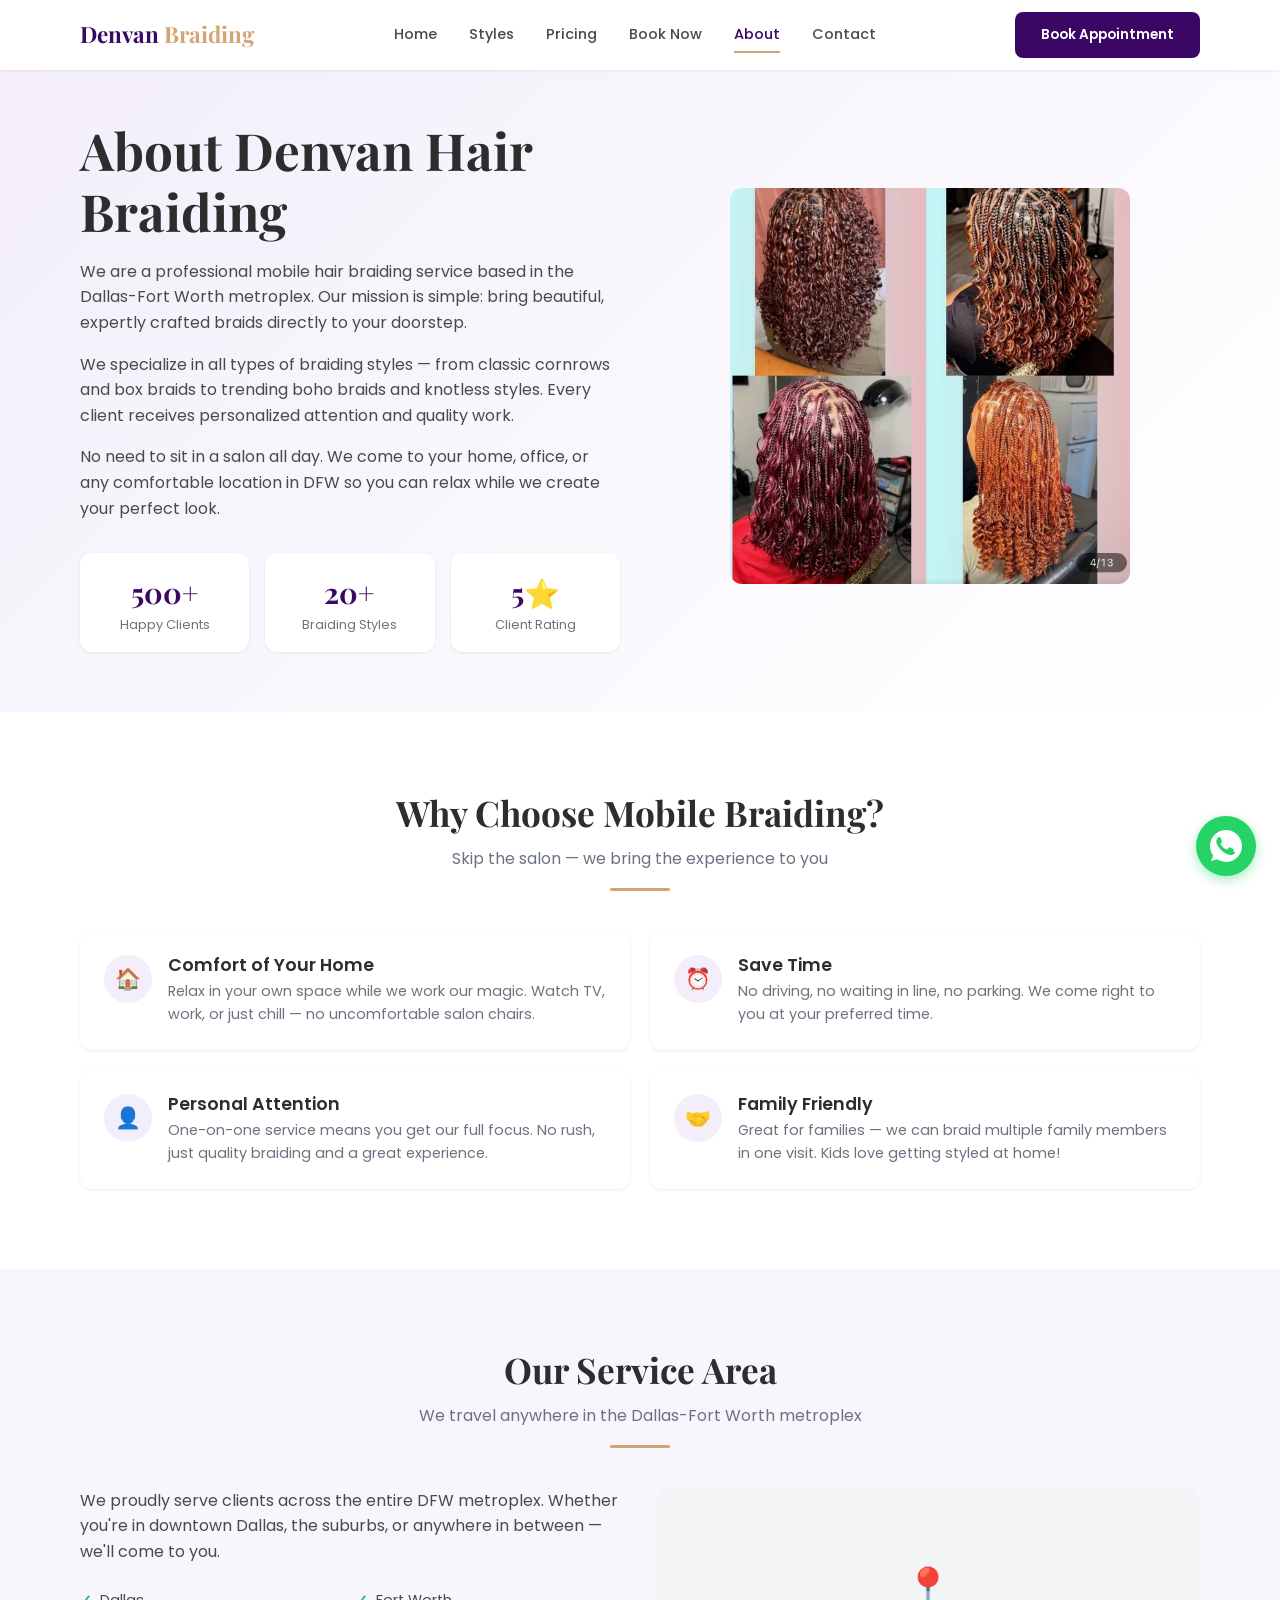
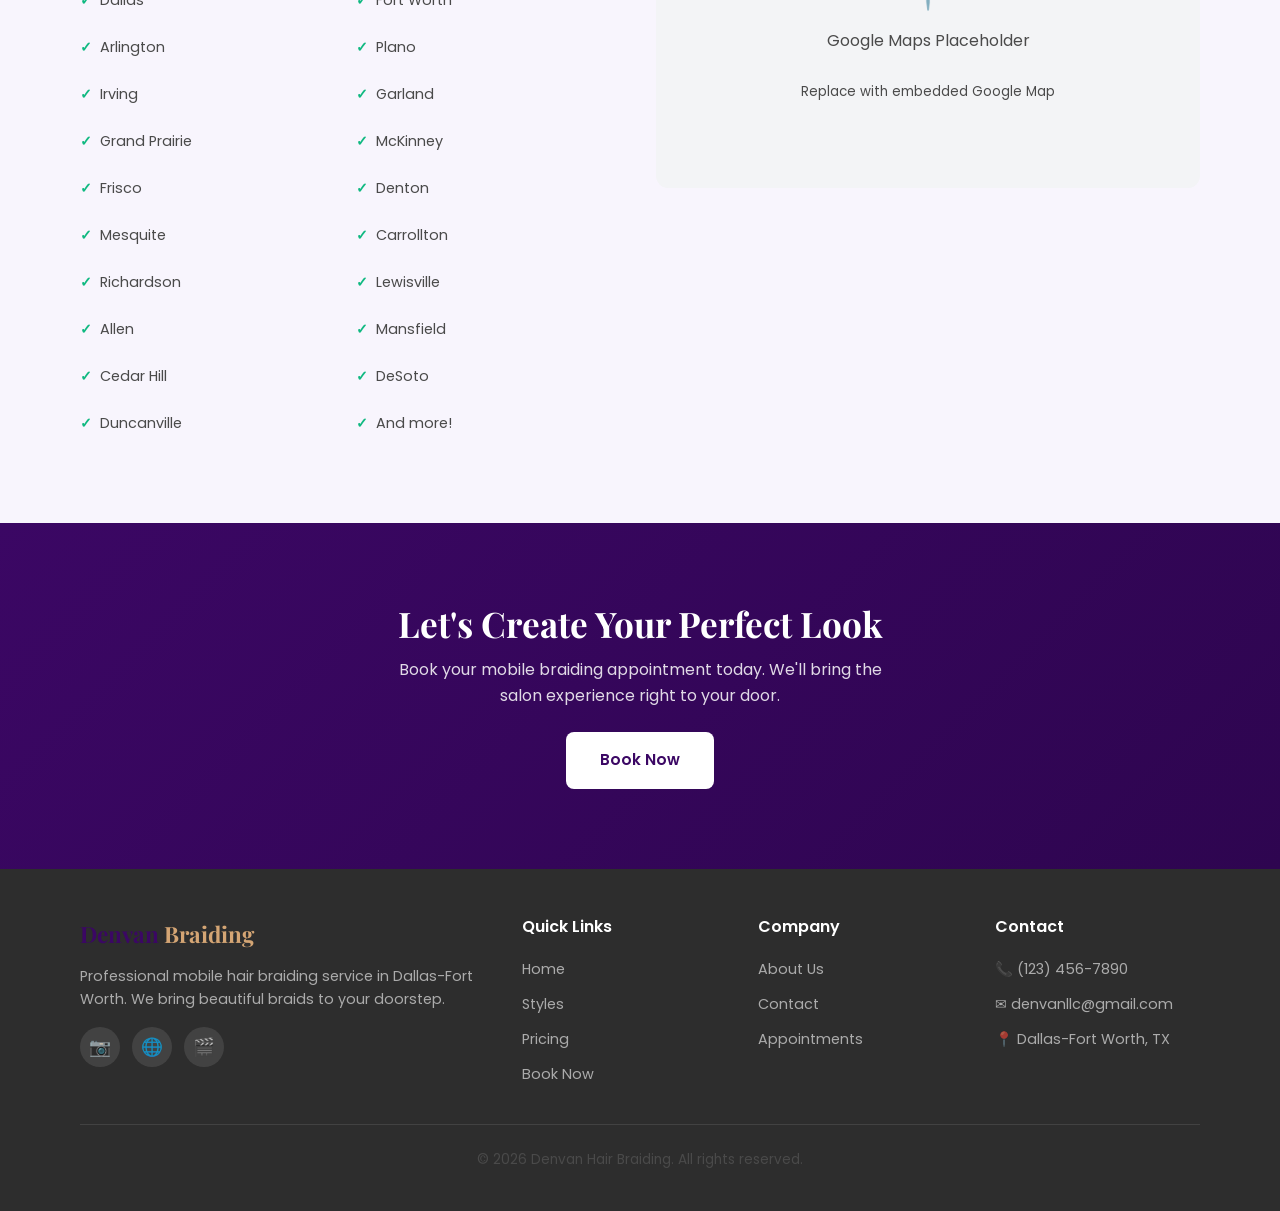
==== about.html @ 71f69794 "Add 24/7 availability message to WhatsApp chat button" ====
<!DOCTYPE html>
<html lang="en">
<head>
  <meta charset="UTF-8">
  <meta name="viewport" content="width=device-width, initial-scale=1.0">
  <meta name="description" content="About Denvan Hair Braiding - Professional mobile hair braiding in Dallas-Fort Worth. We travel to your location for convenient, expert braiding services.">
  <title>About Us | Denvan Hair Braiding</title>
  <link rel="preconnect" href="https://fonts.googleapis.com">
  <link rel="preconnect" href="https://fonts.gstatic.com" crossorigin>
  <link href="https://fonts.googleapis.com/css2?family=Playfair+Display:wght@400;600;700&family=Poppins:wght@300;400;500;600;700&display=swap" rel="stylesheet">
  <link rel="stylesheet" href="css/style.css">
</head>
<body>

  <!-- Header -->
  <header class="header">
    <nav class="nav container">
      <a href="index.html" class="nav-logo">Denvan <span>Braiding</span></a>
      <div class="nav-links">
        <a href="index.html">Home</a>
        <a href="styles.html">Styles</a>
        <a href="pricing.html">Pricing</a>
        <a href="book.html">Book Now</a>
        <a href="about.html" class="active">About</a>
        <a href="contact.html">Contact</a>
      </div>
      <a href="book.html" class="btn btn-primary btn-sm nav-cta">Book Appointment</a>
      <button class="nav-toggle" aria-label="Toggle navigation">
        <span></span>
        <span></span>
        <span></span>
      </button>
    </nav>
  </header>

  <div class="mobile-menu">
    <a href="index.html">Home</a>
    <a href="styles.html">Styles</a>
    <a href="pricing.html">Pricing</a>
    <a href="book.html">Book Now</a>
    <a href="about.html" class="active">About</a>
    <a href="contact.html">Contact</a>
    <a href="book.html" class="btn btn-primary">Book Appointment</a>
  </div>

  <!-- About Hero -->
  <section class="about-hero">
    <div class="container">
      <div class="about-content">
        <div class="about-text">
          <h1>About Denvan Hair Braiding</h1>
          <p>We are a professional mobile hair braiding service based in the Dallas-Fort Worth metroplex. Our mission is simple: bring beautiful, expertly crafted braids directly to your doorstep.</p>
          <p>We specialize in all types of braiding styles — from classic cornrows and box braids to trending boho braids and knotless styles. Every client receives personalized attention and quality work.</p>
          <p>No need to sit in a salon all day. We come to your home, office, or any comfortable location in DFW so you can relax while we create your perfect look.</p>
          <div class="about-stats">
            <div class="stat-box fade-in">
              <!-- EDIT: Update these stats with your real numbers -->
              <div class="number">500+</div>
              <div class="label">Happy Clients</div>
            </div>
            <div class="stat-box fade-in">
              <div class="number">20+</div>
              <div class="label">Braiding Styles</div>
            </div>
            <div class="stat-box fade-in">
              <div class="number">5&#x2B50;</div>
              <div class="label">Client Rating</div>
            </div>
          </div>
        </div>
        <div>
          <img src="images/boho-12.jpeg" alt="Denvan Hair Braiding work samples" style="border-radius: 12px; max-width: 400px; margin: 0 auto;">
        </div>
      </div>
    </div>
  </section>

  <!-- Why Mobile Service -->
  <section class="section">
    <div class="container">
      <div class="section-header fade-in">
        <h2>Why Choose Mobile Braiding?</h2>
        <p>Skip the salon — we bring the experience to you</p>
        <div class="divider"></div>
      </div>
      <div class="policies-grid">
        <div class="policy-card fade-in">
          <div class="policy-icon">&#x1F3E0;</div>
          <div>
            <h4>Comfort of Your Home</h4>
            <p>Relax in your own space while we work our magic. Watch TV, work, or just chill — no uncomfortable salon chairs.</p>
          </div>
        </div>
        <div class="policy-card fade-in">
          <div class="policy-icon">&#x23F0;</div>
          <div>
            <h4>Save Time</h4>
            <p>No driving, no waiting in line, no parking. We come right to you at your preferred time.</p>
          </div>
        </div>
        <div class="policy-card fade-in">
          <div class="policy-icon">&#x1F464;</div>
          <div>
            <h4>Personal Attention</h4>
            <p>One-on-one service means you get our full focus. No rush, just quality braiding and a great experience.</p>
          </div>
        </div>
        <div class="policy-card fade-in">
          <div class="policy-icon">&#x1F91D;</div>
          <div>
            <h4>Family Friendly</h4>
            <p>Great for families — we can braid multiple family members in one visit. Kids love getting styled at home!</p>
          </div>
        </div>
      </div>
    </div>
  </section>

  <!-- Service Area -->
  <section class="section service-area">
    <div class="container">
      <div class="section-header fade-in">
        <h2>Our Service Area</h2>
        <p>We travel anywhere in the Dallas-Fort Worth metroplex</p>
        <div class="divider"></div>
      </div>
      <div class="service-area-grid">
        <div>
          <p>We proudly serve clients across the entire DFW metroplex. Whether you're in downtown Dallas, the suburbs, or anywhere in between — we'll come to you.</p>
          <ul class="area-list fade-in">
            <li>Dallas</li>
            <li>Fort Worth</li>
            <li>Arlington</li>
            <li>Plano</li>
            <li>Irving</li>
            <li>Garland</li>
            <li>Grand Prairie</li>
            <li>McKinney</li>
            <li>Frisco</li>
            <li>Denton</li>
            <li>Mesquite</li>
            <li>Carrollton</li>
            <li>Richardson</li>
            <li>Lewisville</li>
            <li>Allen</li>
            <li>Mansfield</li>
            <li>Cedar Hill</li>
            <li>DeSoto</li>
            <li>Duncanville</li>
            <li>And more!</li>
          </ul>
        </div>
        <div>
          <!-- REPLACE: Embed a real Google Map later -->
          <div class="map-placeholder fade-in">
            <div class="map-icon">&#x1F4CD;</div>
            <p>Google Maps Placeholder</p>
            <p><small>Replace with embedded Google Map</small></p>
          </div>
          <!--
            TO ADD GOOGLE MAPS:
            1. Go to Google Maps
            2. Search "Dallas-Fort Worth"
            3. Click "Share" > "Embed a map"
            4. Copy the iframe code
            5. Replace the div.map-placeholder above with the iframe
            Example:
            <iframe src="https://www.google.com/maps/embed?pb=..." width="100%" height="300" style="border:0; border-radius: 12px;" allowfullscreen="" loading="lazy"></iframe>
          -->
        </div>
      </div>
    </div>
  </section>

  <!-- CTA -->
  <section class="cta-section">
    <div class="container">
      <h2>Let's Create Your Perfect Look</h2>
      <p>Book your mobile braiding appointment today. We'll bring the salon experience right to your door.</p>
      <a href="book.html" class="btn btn-white">Book Now</a>
    </div>
  </section>

  <!-- Footer -->
  <footer class="footer">
    <div class="container">
      <div class="footer-grid">
        <div class="footer-brand">
          <a href="index.html" class="nav-logo">Denvan <span>Braiding</span></a>
          <p>Professional mobile hair braiding service in Dallas-Fort Worth. We bring beautiful braids to your doorstep.</p>
          <div class="footer-social">
            <a href="#" aria-label="Instagram">&#x1F4F7;</a>
            <a href="#" aria-label="Facebook">&#x1F310;</a>
            <a href="#" aria-label="TikTok">&#x1F3AC;</a>
          </div>
        </div>
        <div>
          <h4>Quick Links</h4>
          <div class="footer-links">
            <a href="index.html">Home</a>
            <a href="styles.html">Styles</a>
            <a href="pricing.html">Pricing</a>
            <a href="book.html">Book Now</a>
          </div>
        </div>
        <div>
          <h4>Company</h4>
          <div class="footer-links">
            <a href="about.html">About Us</a>
            <a href="contact.html">Contact</a>
            <a href="book.html">Appointments</a>
          </div>
        </div>
        <div>
          <h4>Contact</h4>
          <div class="footer-links">
            <a href="tel:+1234567890">&#x1F4DE; (123) 456-7890</a>
            <a href="mailto:denvanllc@gmail.com">&#x2709; denvanllc@gmail.com</a>
            <a>&#x1F4CD; Dallas-Fort Worth, TX</a>
          </div>
        </div>
      </div>
      <div class="footer-bottom">
        <p>&copy; 2026 Denvan Hair Braiding. All rights reserved.</p>
      </div>
    </div>
  </footer>

  <!-- WhatsApp Chat Button -->
  <div class="whatsapp-float">
    <span class="whatsapp-tooltip">Chat with us! <small>Available 24/7 on WhatsApp</small></span>
    <a href="https://wa.me/12024159373?text=Hi%20Denvan!%20I'm%20interested%20in%20booking%20a%20braiding%20appointment." target="_blank" rel="noopener" aria-label="Chat on WhatsApp">
      <svg viewBox="0 0 32 32" xmlns="http://www.w3.org/2000/svg"><path d="M16.004 0h-.008C7.174 0 0 7.176 0 16c0 3.5 1.128 6.744 3.046 9.378L1.054 31.29l6.118-1.958A15.9 15.9 0 0016.004 32C24.826 32 32 24.822 32 16S24.826 0 16.004 0zm9.332 22.616c-.39 1.1-1.932 2.012-3.182 2.278-.856.18-1.974.324-5.736-1.232-4.812-1.99-7.904-6.878-8.142-7.196-.228-.318-1.918-2.554-1.918-4.872s1.214-3.456 1.644-3.928c.39-.428.912-.536 1.218-.536.15 0 .284.008.406.014.432.018.648.044.932.722.356.85 1.22 2.978 1.328 3.196.11.218.218.51.072.808-.136.306-.258.442-.476.694-.218.252-.424.446-.642.718-.2.236-.424.49-.176.932.248.442 1.104 1.82 2.37 2.95 1.632 1.454 3.006 1.904 3.434 2.114.428.21.678.176.926-.106.256-.292 1.096-1.274 1.388-1.712.284-.438.576-.364.968-.218.396.142 2.516 1.188 2.946 1.404.43.218.716.324.822.506.104.18.104 1.054-.286 2.154z"/></svg>
    </a>
  </div>

  <script src="js/main.js"></script>
</body>
</html>
---- css/style.css ----
/* ============================================
   DENVAN HAIR BRAIDING - Main Stylesheet
   Mobile-first responsive design
   ============================================ */

/* ---------- CSS Variables ---------- */
:root {
  --primary: #3B0764;
  --primary-dark: #2E0550;
  --primary-light: #581C87;
  --secondary: #D4A574;
  --secondary-light: #E8D5C0;
  --accent: #F3EEFA;
  --dark: #2D2D2D;
  --dark-soft: #4A4A4A;
  --gray: #6B7280;
  --gray-light: #F3F4F6;
  --white: #FFFFFF;
  --light: #F8F5FD;
  --success: #10B981;
  --error: #EF4444;
  --shadow-sm: 0 1px 3px rgba(0, 0, 0, 0.08);
  --shadow-md: 0 4px 12px rgba(0, 0, 0, 0.1);
  --shadow-lg: 0 10px 30px rgba(0, 0, 0, 0.12);
  --radius-sm: 8px;
  --radius-md: 12px;
  --radius-lg: 20px;
  --transition: 0.3s ease;
  --font-heading: 'Playfair Display', Georgia, serif;
  --font-body: 'Poppins', -apple-system, BlinkMacSystemFont, sans-serif;
  --nav-height: 70px;
}

/* ---------- Reset & Base ---------- */
*,
*::before,
*::after {
  margin: 0;
  padding: 0;
  box-sizing: border-box;
}

html {
  scroll-behavior: smooth;
  scroll-padding-top: var(--nav-height);
}

body {
  font-family: var(--font-body);
  font-size: 16px;
  line-height: 1.6;
  color: var(--dark);
  background-color: var(--white);
  -webkit-font-smoothing: antialiased;
}

img {
  max-width: 100%;
  height: auto;
  display: block;
}

a {
  text-decoration: none;
  color: inherit;
  transition: color var(--transition);
}

ul {
  list-style: none;
}

button {
  cursor: pointer;
  border: none;
  font-family: inherit;
}

input, textarea, select {
  font-family: inherit;
  font-size: inherit;
}

/* ---------- Typography ---------- */
h1, h2, h3, h4 {
  font-family: var(--font-heading);
  font-weight: 700;
  line-height: 1.2;
  color: var(--dark);
}

h1 { font-size: 2.2rem; }
h2 { font-size: 1.8rem; }
h3 { font-size: 1.4rem; }
h4 { font-size: 1.1rem; }

p {
  color: var(--dark-soft);
  margin-bottom: 1rem;
}

/* ---------- Layout ---------- */
.container {
  width: 100%;
  max-width: 1200px;
  margin: 0 auto;
  padding: 0 20px;
}

.section {
  padding: 60px 0;
}

.section-header {
  text-align: center;
  margin-bottom: 40px;
}

.section-header h2 {
  margin-bottom: 12px;
}

.section-header p {
  max-width: 600px;
  margin: 0 auto;
  color: var(--gray);
}

.section-header .divider {
  width: 60px;
  height: 3px;
  background: var(--secondary);
  margin: 16px auto 0;
  border-radius: 2px;
}

/* ---------- Buttons ---------- */
.btn {
  display: inline-flex;
  align-items: center;
  justify-content: center;
  gap: 8px;
  padding: 14px 32px;
  border-radius: var(--radius-sm);
  font-weight: 600;
  font-size: 0.95rem;
  transition: all var(--transition);
  border: 2px solid transparent;
  text-align: center;
}

.btn-primary {
  background: var(--primary);
  color: var(--white);
}

.btn-primary:hover {
  background: var(--primary-dark);
  transform: translateY(-2px);
  box-shadow: var(--shadow-md);
}

.btn-secondary {
  background: var(--secondary);
  color: var(--white);
}

.btn-secondary:hover {
  background: #C4915F;
  transform: translateY(-2px);
  box-shadow: var(--shadow-md);
}

.btn-outline {
  background: transparent;
  color: var(--primary);
  border-color: var(--primary);
}

.btn-outline:hover {
  background: var(--primary);
  color: var(--white);
  transform: translateY(-2px);
}

.btn-white {
  background: var(--white);
  color: var(--primary);
}

.btn-white:hover {
  background: var(--accent);
  transform: translateY(-2px);
  box-shadow: var(--shadow-md);
}

.btn-sm {
  padding: 10px 24px;
  font-size: 0.85rem;
}

/* ---------- Header / Navigation ---------- */
.header {
  position: fixed;
  top: 0;
  left: 0;
  right: 0;
  z-index: 1000;
  background: var(--white);
  box-shadow: var(--shadow-sm);
  transition: box-shadow var(--transition);
  height: var(--nav-height);
}

.header.scrolled {
  box-shadow: var(--shadow-md);
}

.nav {
  display: flex;
  align-items: center;
  justify-content: space-between;
  height: var(--nav-height);
}

.nav-logo {
  font-family: var(--font-heading);
  font-size: 1.4rem;
  font-weight: 700;
  color: var(--primary);
}

.nav-logo span {
  color: var(--secondary);
}

.nav-links {
  display: none;
  gap: 32px;
}

.nav-links a {
  font-size: 0.9rem;
  font-weight: 500;
  color: var(--dark-soft);
  position: relative;
  padding: 4px 0;
}

.nav-links a::after {
  content: '';
  position: absolute;
  bottom: -2px;
  left: 0;
  width: 0;
  height: 2px;
  background: var(--secondary);
  transition: width var(--transition);
}

.nav-links a:hover,
.nav-links a.active {
  color: var(--primary);
}

.nav-links a:hover::after,
.nav-links a.active::after {
  width: 100%;
}

.nav-cta {
  display: none;
}

.nav-toggle {
  display: flex;
  flex-direction: column;
  gap: 5px;
  background: none;
  padding: 8px;
}

.nav-toggle span {
  display: block;
  width: 24px;
  height: 2px;
  background: var(--dark);
  border-radius: 2px;
  transition: all var(--transition);
}

.nav-toggle.active span:nth-child(1) {
  transform: rotate(45deg) translate(5px, 5px);
}

.nav-toggle.active span:nth-child(2) {
  opacity: 0;
}

.nav-toggle.active span:nth-child(3) {
  transform: rotate(-45deg) translate(5px, -5px);
}

/* Mobile Menu */
.mobile-menu {
  display: none;
  position: fixed;
  top: var(--nav-height);
  left: 0;
  right: 0;
  bottom: 0;
  background: var(--white);
  padding: 40px 20px;
  z-index: 999;
  overflow-y: auto;
}

.mobile-menu.open {
  display: flex;
  flex-direction: column;
  gap: 8px;
  animation: slideDown 0.3s ease;
}

@keyframes slideDown {
  from { opacity: 0; transform: translateY(-10px); }
  to { opacity: 1; transform: translateY(0); }
}

.mobile-menu a {
  display: block;
  padding: 16px 20px;
  font-size: 1.1rem;
  font-weight: 500;
  color: var(--dark-soft);
  border-radius: var(--radius-sm);
  transition: all var(--transition);
}

.mobile-menu a:hover,
.mobile-menu a.active {
  background: var(--accent);
  color: var(--primary);
}

.mobile-menu .btn {
  margin-top: 20px;
  width: 100%;
}

/* ---------- Hero Section ---------- */
.hero {
  padding: 120px 0 60px;
  background: linear-gradient(135deg, var(--accent) 0%, var(--white) 50%, var(--secondary-light) 100%);
  min-height: 80vh;
  display: flex;
  align-items: center;
}

.hero-content {
  text-align: center;
}

.hero-badge {
  display: inline-block;
  background: var(--white);
  color: var(--primary);
  padding: 8px 20px;
  border-radius: 50px;
  font-size: 0.85rem;
  font-weight: 600;
  margin-bottom: 24px;
  box-shadow: var(--shadow-sm);
}

.hero h1 {
  font-size: 2.5rem;
  margin-bottom: 16px;
  color: var(--dark);
}

.hero h1 .highlight {
  color: var(--primary);
}

.hero p {
  font-size: 1.1rem;
  color: var(--gray);
  max-width: 500px;
  margin: 0 auto 32px;
}

.hero-buttons {
  display: flex;
  flex-direction: column;
  gap: 12px;
  align-items: center;
}

.hero-features {
  display: grid;
  grid-template-columns: 1fr;
  gap: 16px;
  margin-top: 48px;
}

.hero-feature {
  display: flex;
  align-items: center;
  gap: 12px;
  background: var(--white);
  padding: 16px 20px;
  border-radius: var(--radius-md);
  box-shadow: var(--shadow-sm);
}

.hero-feature .icon {
  width: 44px;
  height: 44px;
  min-width: 44px;
  background: var(--accent);
  border-radius: 50%;
  display: flex;
  align-items: center;
  justify-content: center;
  font-size: 1.2rem;
}

.hero-feature h4 {
  font-family: var(--font-body);
  font-size: 0.9rem;
  font-weight: 600;
}

.hero-feature p {
  font-size: 0.8rem;
  margin: 0;
  color: var(--gray);
}

/* ---------- Image Placeholders ---------- */
.img-placeholder {
  width: 100%;
  aspect-ratio: 3/4;
  border-radius: var(--radius-md);
  display: flex;
  flex-direction: column;
  align-items: center;
  justify-content: center;
  gap: 8px;
  color: var(--white);
  font-weight: 600;
  font-size: 0.9rem;
  text-align: center;
  padding: 20px;
  position: relative;
  overflow: hidden;
}

.img-placeholder::before {
  content: '';
  position: absolute;
  inset: 0;
  background: inherit;
  filter: brightness(0.7);
  z-index: 0;
}

.img-placeholder > * {
  position: relative;
  z-index: 1;
}

.img-placeholder .camera-icon {
  font-size: 2rem;
  opacity: 0.8;
}

.img-placeholder .replace-text {
  font-size: 0.75rem;
  opacity: 0.7;
  font-weight: 400;
}

/* Style-specific gradients */
.img-cornrows { background: linear-gradient(135deg, #8B6E99, #6B4E7A); }
.img-knotless { background: linear-gradient(135deg, #C49B6E, #A07B4E); }
.img-box-braids { background: linear-gradient(135deg, #7A6B8E, #5A4B6E); }
.img-twists { background: linear-gradient(135deg, #9B7E6E, #7B5E4E); }
.img-kids { background: linear-gradient(135deg, #E8A0B4, #C87090); }
.img-feedin { background: linear-gradient(135deg, #8E7B6B, #6E5B4B); }
.img-protective { background: linear-gradient(135deg, #7B8E6B, #5B6E4B); }
.img-boho { background: linear-gradient(135deg, #C4956E, #A4754E); }
.img-lemonade { background: linear-gradient(135deg, #B88E7A, #986E5A); }
.img-cornrow-designs { background: linear-gradient(135deg, #9A7B9E, #7A5B7E); }

/* ---------- Style Cards / Gallery ---------- */
.styles-grid {
  display: grid;
  grid-template-columns: 1fr;
  gap: 24px;
}

.style-card {
  background: var(--white);
  border-radius: var(--radius-md);
  overflow: hidden;
  box-shadow: var(--shadow-sm);
  transition: all var(--transition);
}

.style-card:hover {
  transform: translateY(-4px);
  box-shadow: var(--shadow-lg);
}

.style-card-image {
  position: relative;
  overflow: hidden;
  cursor: pointer;
}

.style-card-image .img-placeholder {
  transition: transform var(--transition);
}

.style-card:hover .style-card-image .img-placeholder {
  transform: scale(1.05);
}

.style-card-image img {
  width: 100%;
  aspect-ratio: 3/4;
  object-fit: cover;
  transition: transform var(--transition);
}

.style-card:hover .style-card-image img {
  transform: scale(1.05);
}

.style-card-overlay {
  position: absolute;
  inset: 0;
  background: rgba(0, 0, 0, 0.3);
  display: flex;
  align-items: center;
  justify-content: center;
  opacity: 0;
  transition: opacity var(--transition);
}

.style-card-image:hover .style-card-overlay {
  opacity: 1;
}

.style-card-overlay span {
  color: var(--white);
  font-size: 1.5rem;
}

.style-card-body {
  padding: 20px;
}

.style-card-body h3 {
  margin-bottom: 8px;
  font-size: 1.2rem;
}

.style-card-meta {
  display: flex;
  flex-wrap: wrap;
  gap: 16px;
  margin-bottom: 12px;
}

.style-card-meta span {
  font-size: 0.85rem;
  color: var(--gray);
  display: flex;
  align-items: center;
  gap: 4px;
}

.style-card-meta .price {
  color: var(--primary);
  font-weight: 600;
}

.style-card-body p {
  font-size: 0.9rem;
  color: var(--gray);
  margin-bottom: 16px;
}

.style-card-body .btn {
  width: 100%;
}

/* Gallery Photos Grid */
.gallery-photos {
  display: grid;
  grid-template-columns: repeat(2, 1fr);
  gap: 8px;
  margin-bottom: 16px;
  border-radius: var(--radius-md);
  overflow: hidden;
}

.gallery-photos .img-placeholder {
  aspect-ratio: 1;
  border-radius: 0;
  font-size: 0.75rem;
}

.gallery-photos .img-placeholder .camera-icon {
  font-size: 1.5rem;
}

/* ---------- Featured Styles (Home) ---------- */
.featured-styles {
  background: var(--light);
}

.featured-grid {
  display: grid;
  grid-template-columns: 1fr;
  gap: 24px;
}

.featured-card {
  background: var(--white);
  border-radius: var(--radius-md);
  overflow: hidden;
  box-shadow: var(--shadow-sm);
  transition: all var(--transition);
}

.featured-card:hover {
  transform: translateY(-4px);
  box-shadow: var(--shadow-lg);
}

.featured-card .img-placeholder {
  aspect-ratio: 4/3;
}

.featured-card img {
  width: 100%;
  aspect-ratio: 4/3;
  object-fit: cover;
}

.featured-card-body {
  padding: 20px;
}

.featured-card-body h3 {
  margin-bottom: 4px;
}

.featured-card-body .price {
  color: var(--primary);
  font-weight: 600;
  font-size: 0.95rem;
}

/* ---------- Pricing Cards ---------- */
.pricing-grid {
  display: grid;
  grid-template-columns: 1fr;
  gap: 24px;
}

.pricing-card {
  background: var(--white);
  border-radius: var(--radius-md);
  padding: 32px 24px;
  box-shadow: var(--shadow-sm);
  border: 2px solid transparent;
  transition: all var(--transition);
  text-align: center;
}

.pricing-card:hover {
  border-color: var(--secondary);
  transform: translateY(-4px);
  box-shadow: var(--shadow-lg);
}

.pricing-card.popular {
  border-color: var(--primary);
  position: relative;
}

.pricing-card.popular::before {
  content: 'Popular';
  position: absolute;
  top: -1px;
  right: 24px;
  background: var(--primary);
  color: var(--white);
  padding: 4px 16px;
  font-size: 0.75rem;
  font-weight: 600;
  border-radius: 0 0 var(--radius-sm) var(--radius-sm);
}

.pricing-icon {
  width: 64px;
  height: 64px;
  background: var(--accent);
  border-radius: 50%;
  display: flex;
  align-items: center;
  justify-content: center;
  font-size: 1.8rem;
  margin: 0 auto 16px;
}

.pricing-card h3 {
  margin-bottom: 8px;
}

.pricing-card .price-range {
  font-size: 1.5rem;
  font-weight: 700;
  color: var(--primary);
  margin-bottom: 4px;
}

.pricing-card .duration {
  font-size: 0.85rem;
  color: var(--gray);
  margin-bottom: 20px;
}

.pricing-card .features {
  text-align: left;
  margin-bottom: 24px;
}

.pricing-card .features li {
  padding: 8px 0;
  font-size: 0.9rem;
  color: var(--dark-soft);
  display: flex;
  align-items: flex-start;
  gap: 8px;
}

.pricing-card .features li::before {
  content: '\2713';
  color: var(--success);
  font-weight: 700;
  min-width: 16px;
}

.pricing-note {
  background: var(--accent);
  border-radius: var(--radius-md);
  padding: 24px;
  text-align: center;
  margin-top: 40px;
}

.pricing-note h3 {
  margin-bottom: 8px;
  color: var(--primary);
}

.pricing-note p {
  color: var(--gray);
  margin: 0;
}

/* ---------- Policies / Rules ---------- */
.policies {
  background: var(--light);
}

.policies-grid {
  display: grid;
  grid-template-columns: 1fr;
  gap: 20px;
}

.policy-card {
  background: var(--white);
  border-radius: var(--radius-md);
  padding: 24px;
  box-shadow: var(--shadow-sm);
  display: flex;
  gap: 16px;
  align-items: flex-start;
}

.policy-card .policy-icon {
  width: 48px;
  height: 48px;
  min-width: 48px;
  background: var(--accent);
  border-radius: 50%;
  display: flex;
  align-items: center;
  justify-content: center;
  font-size: 1.3rem;
}

.policy-card h4 {
  margin-bottom: 4px;
  font-family: var(--font-body);
  font-weight: 600;
}

.policy-card p {
  font-size: 0.9rem;
  color: var(--gray);
  margin: 0;
}

/* ---------- Booking Form ---------- */
.booking-section {
  background: var(--light);
}

.booking-grid {
  display: grid;
  grid-template-columns: 1fr;
  gap: 40px;
}

.booking-form {
  background: var(--white);
  border-radius: var(--radius-md);
  padding: 32px 24px;
  box-shadow: var(--shadow-sm);
}

.booking-form h3 {
  margin-bottom: 24px;
}

.form-group {
  margin-bottom: 20px;
}

.form-group label {
  display: block;
  font-weight: 600;
  font-size: 0.9rem;
  margin-bottom: 8px;
  color: var(--dark);
}

.form-group label .required {
  color: var(--error);
}

.form-group input,
.form-group select,
.form-group textarea {
  width: 100%;
  padding: 12px 16px;
  border: 2px solid var(--gray-light);
  border-radius: var(--radius-sm);
  font-size: 1rem;
  color: var(--dark);
  background: var(--white);
  transition: border-color var(--transition);
  -webkit-appearance: none;
}

.form-group input:focus,
.form-group select:focus,
.form-group textarea:focus {
  outline: none;
  border-color: var(--primary);
}

.form-group input.error,
.form-group select.error,
.form-group textarea.error {
  border-color: var(--error);
}

.form-group .error-message {
  color: var(--error);
  font-size: 0.8rem;
  margin-top: 4px;
  display: none;
}

.form-group input.error + .error-message,
.form-group select.error + .error-message,
.form-group textarea.error + .error-message {
  display: block;
}

.form-group textarea {
  resize: vertical;
  min-height: 120px;
}

.form-group select {
  cursor: pointer;
  background-image: url("data:image/svg+xml,%3Csvg xmlns='http://www.w3.org/2000/svg' width='12' height='8' viewBox='0 0 12 8'%3E%3Cpath fill='%236B7280' d='M1.4 0L6 4.6 10.6 0 12 1.4l-6 6-6-6z'/%3E%3C/svg%3E");
  background-repeat: no-repeat;
  background-position: right 16px center;
  padding-right: 40px;
}

/* File Upload */
.file-upload {
  position: relative;
  border: 2px dashed var(--gray-light);
  border-radius: var(--radius-sm);
  padding: 32px 20px;
  text-align: center;
  cursor: pointer;
  transition: all var(--transition);
}

.file-upload:hover {
  border-color: var(--primary);
  background: var(--accent);
}

.file-upload input[type="file"] {
  position: absolute;
  inset: 0;
  opacity: 0;
  cursor: pointer;
}

.file-upload .upload-icon {
  font-size: 2rem;
  margin-bottom: 8px;
}

.file-upload p {
  font-size: 0.9rem;
  color: var(--gray);
  margin: 0;
}

.file-upload .file-name {
  margin-top: 8px;
  font-weight: 600;
  color: var(--primary);
  font-size: 0.85rem;
}

.form-row {
  display: grid;
  grid-template-columns: 1fr;
  gap: 20px;
}

.form-submit {
  margin-top: 8px;
}

.form-submit .btn {
  width: 100%;
  padding: 16px;
  font-size: 1rem;
}

/* Booking Sidebar */
.booking-sidebar {
  display: flex;
  flex-direction: column;
  gap: 24px;
}

.sidebar-card {
  background: var(--white);
  border-radius: var(--radius-md);
  padding: 24px;
  box-shadow: var(--shadow-sm);
}

.sidebar-card h4 {
  font-family: var(--font-body);
  font-weight: 600;
  margin-bottom: 16px;
  padding-bottom: 12px;
  border-bottom: 2px solid var(--gray-light);
}

.sidebar-card ul li {
  padding: 8px 0;
  font-size: 0.9rem;
  color: var(--dark-soft);
  display: flex;
  align-items: flex-start;
  gap: 8px;
  line-height: 1.4;
}

.sidebar-card ul li .bullet {
  color: var(--secondary);
  font-weight: 700;
  min-width: 16px;
}

.sidebar-card.highlight {
  background: var(--primary);
  color: var(--white);
}

.sidebar-card.highlight h4 {
  color: var(--white);
  border-bottom-color: var(--primary-light);
}

.sidebar-card.highlight ul li {
  color: rgba(255, 255, 255, 0.9);
}

.sidebar-card.highlight ul li .bullet {
  color: var(--secondary);
}

/* ---------- About Page ---------- */
.about-hero {
  padding: 120px 0 60px;
  background: linear-gradient(135deg, var(--accent) 0%, var(--white) 100%);
}

.about-content {
  display: grid;
  grid-template-columns: 1fr;
  gap: 40px;
  align-items: center;
}

.about-text h1 {
  margin-bottom: 16px;
}

.about-text p {
  margin-bottom: 16px;
}

.about-stats {
  display: grid;
  grid-template-columns: repeat(3, 1fr);
  gap: 16px;
  margin-top: 32px;
}

.stat-box {
  text-align: center;
  padding: 16px;
  background: var(--white);
  border-radius: var(--radius-md);
  box-shadow: var(--shadow-sm);
}

.stat-box .number {
  font-family: var(--font-heading);
  font-size: 1.8rem;
  font-weight: 700;
  color: var(--primary);
}

.stat-box .label {
  font-size: 0.8rem;
  color: var(--gray);
}

.service-area {
  background: var(--light);
}

.service-area-grid {
  display: grid;
  grid-template-columns: 1fr;
  gap: 32px;
}

.area-list {
  display: grid;
  grid-template-columns: repeat(2, 1fr);
  gap: 8px;
  margin-top: 16px;
}

.area-list li {
  font-size: 0.9rem;
  color: var(--dark-soft);
  padding: 8px 0;
  display: flex;
  align-items: center;
  gap: 8px;
}

.area-list li::before {
  content: '\2713';
  color: var(--success);
  font-weight: 700;
}

.map-placeholder {
  background: var(--gray-light);
  border-radius: var(--radius-md);
  height: 300px;
  display: flex;
  align-items: center;
  justify-content: center;
  flex-direction: column;
  gap: 8px;
  color: var(--gray);
}

.map-placeholder .map-icon {
  font-size: 2.5rem;
}

/* ---------- Contact Page ---------- */
.contact-grid {
  display: grid;
  grid-template-columns: 1fr;
  gap: 40px;
}

.contact-methods {
  display: flex;
  flex-direction: column;
  gap: 20px;
}

.contact-method {
  display: flex;
  gap: 16px;
  align-items: flex-start;
  padding: 20px;
  background: var(--white);
  border-radius: var(--radius-md);
  box-shadow: var(--shadow-sm);
}

.contact-method .method-icon {
  width: 48px;
  height: 48px;
  min-width: 48px;
  background: var(--accent);
  border-radius: 50%;
  display: flex;
  align-items: center;
  justify-content: center;
  font-size: 1.2rem;
}

.contact-method h4 {
  font-family: var(--font-body);
  font-weight: 600;
  margin-bottom: 4px;
}

.contact-method p {
  font-size: 0.9rem;
  color: var(--gray);
  margin: 0;
}

.contact-method a {
  color: var(--primary);
  font-weight: 500;
}

.contact-method a:hover {
  text-decoration: underline;
}

/* ---------- Payment Methods ---------- */
.payment-methods {
  display: grid;
  grid-template-columns: repeat(3, 1fr);
  gap: 16px;
  margin-top: 16px;
}

.payment-card {
  text-align: center;
  padding: 20px 12px;
  background: var(--white);
  border-radius: var(--radius-md);
  box-shadow: var(--shadow-sm);
}

.payment-card .payment-icon {
  font-size: 1.8rem;
  margin-bottom: 8px;
}

.payment-card h4 {
  font-family: var(--font-body);
  font-size: 0.9rem;
  font-weight: 600;
  margin-bottom: 2px;
}

.payment-card p {
  font-size: 0.75rem;
  color: var(--gray);
  margin: 0;
}

/* ---------- CTA Section ---------- */
.cta-section {
  background: linear-gradient(135deg, var(--primary) 0%, var(--primary-dark) 100%);
  padding: 60px 0;
  text-align: center;
  color: var(--white);
}

.cta-section h2 {
  color: var(--white);
  margin-bottom: 12px;
}

.cta-section p {
  color: rgba(255, 255, 255, 0.85);
  max-width: 500px;
  margin: 0 auto 24px;
}

/* ---------- Footer ---------- */
.footer {
  background: var(--dark);
  color: rgba(255, 255, 255, 0.7);
  padding: 48px 0 24px;
}

.footer-grid {
  display: grid;
  grid-template-columns: 1fr;
  gap: 32px;
  margin-bottom: 32px;
}

.footer-brand .nav-logo {
  margin-bottom: 12px;
  display: inline-block;
}

.footer-brand p {
  color: rgba(255, 255, 255, 0.6);
  font-size: 0.9rem;
}

.footer h4 {
  color: var(--white);
  font-family: var(--font-body);
  font-weight: 600;
  font-size: 1rem;
  margin-bottom: 16px;
}

.footer-links a {
  display: block;
  padding: 6px 0;
  font-size: 0.9rem;
  color: rgba(255, 255, 255, 0.6);
  transition: color var(--transition);
}

.footer-links a:hover {
  color: var(--secondary);
}

.footer-social {
  display: flex;
  gap: 12px;
  margin-top: 8px;
}

.footer-social a {
  width: 40px;
  height: 40px;
  background: rgba(255, 255, 255, 0.1);
  border-radius: 50%;
  display: flex;
  align-items: center;
  justify-content: center;
  font-size: 1.1rem;
  transition: all var(--transition);
}

.footer-social a:hover {
  background: var(--secondary);
  color: var(--white);
}

.footer-bottom {
  border-top: 1px solid rgba(255, 255, 255, 0.1);
  padding-top: 24px;
  text-align: center;
  font-size: 0.85rem;
}

/* ---------- Lightbox ---------- */
.lightbox {
  display: none;
  position: fixed;
  inset: 0;
  background: rgba(0, 0, 0, 0.9);
  z-index: 2000;
  align-items: center;
  justify-content: center;
  padding: 20px;
}

.lightbox.open {
  display: flex;
}

.lightbox-close {
  position: absolute;
  top: 20px;
  right: 20px;
  background: none;
  color: var(--white);
  font-size: 2rem;
  width: 48px;
  height: 48px;
  display: flex;
  align-items: center;
  justify-content: center;
  border-radius: 50%;
  transition: background var(--transition);
}

.lightbox-close:hover {
  background: rgba(255, 255, 255, 0.1);
}

.lightbox-content {
  max-width: 90%;
  max-height: 80vh;
  text-align: center;
}

.lightbox-content .img-placeholder {
  width: 80vw;
  max-width: 500px;
  aspect-ratio: 3/4;
}

.lightbox-content img {
  max-width: 100%;
  max-height: 80vh;
  border-radius: var(--radius-sm);
}

.lightbox-caption {
  color: var(--white);
  margin-top: 16px;
  font-size: 1.1rem;
}

/* ---------- Page Headers ---------- */
.page-header {
  padding: 120px 0 40px;
  background: linear-gradient(135deg, var(--accent) 0%, var(--white) 100%);
  text-align: center;
}

.page-header h1 {
  margin-bottom: 12px;
}

.page-header p {
  color: var(--gray);
  max-width: 500px;
  margin: 0 auto;
}

/* ---------- Style Filter ---------- */
.style-filter {
  display: flex;
  flex-wrap: wrap;
  gap: 8px;
  justify-content: center;
  margin-bottom: 32px;
}

.filter-btn {
  padding: 8px 20px;
  border-radius: 50px;
  font-size: 0.85rem;
  font-weight: 500;
  background: var(--gray-light);
  color: var(--dark-soft);
  transition: all var(--transition);
}

.filter-btn:hover,
.filter-btn.active {
  background: var(--primary);
  color: var(--white);
}

/* ---------- Success Message ---------- */
.form-success {
  display: none;
  text-align: center;
  padding: 40px 20px;
}

.form-success.show {
  display: block;
}

.form-success .success-icon {
  font-size: 3rem;
  margin-bottom: 16px;
}

.form-success h3 {
  margin-bottom: 8px;
  color: var(--success);
}

.form-success p {
  color: var(--gray);
}

/* ---------- Animations ---------- */
.fade-in {
  opacity: 0;
  transform: translateY(20px);
  transition: opacity 0.6s ease, transform 0.6s ease;
}

.fade-in.visible {
  opacity: 1;
  transform: translateY(0);
}

/* ---------- Utility ---------- */
.text-center { text-align: center; }
.text-primary { color: var(--primary); }
.mt-1 { margin-top: 8px; }
.mt-2 { margin-top: 16px; }
.mt-3 { margin-top: 24px; }
.mt-4 { margin-top: 32px; }
.mb-2 { margin-bottom: 16px; }
.mb-3 { margin-bottom: 24px; }

/* ============================================
   RESPONSIVE BREAKPOINTS
   ============================================ */

/* Tablet (640px+) */
@media (min-width: 640px) {
  h1 { font-size: 2.8rem; }
  h2 { font-size: 2.2rem; }

  .hero h1 { font-size: 3rem; }

  .hero-buttons {
    flex-direction: row;
    justify-content: center;
  }

  .hero-features {
    grid-template-columns: repeat(3, 1fr);
  }

  .styles-grid {
    grid-template-columns: repeat(2, 1fr);
  }

  .featured-grid {
    grid-template-columns: repeat(2, 1fr);
  }

  .pricing-grid {
    grid-template-columns: repeat(2, 1fr);
  }

  .policies-grid {
    grid-template-columns: repeat(2, 1fr);
  }

  .form-row {
    grid-template-columns: 1fr 1fr;
  }

  .footer-grid {
    grid-template-columns: repeat(2, 1fr);
  }

  .gallery-photos {
    grid-template-columns: repeat(3, 1fr);
  }
}

/* Desktop (1024px+) */
@media (min-width: 1024px) {
  h1 { font-size: 3.2rem; }

  .hero h1 { font-size: 3.5rem; }

  .section {
    padding: 80px 0;
  }

  .nav-links {
    display: flex;
  }

  .nav-cta {
    display: inline-flex;
  }

  .nav-toggle {
    display: none;
  }

  .mobile-menu {
    display: none !important;
  }

  .styles-grid {
    grid-template-columns: repeat(3, 1fr);
  }

  .featured-grid {
    grid-template-columns: repeat(3, 1fr);
  }

  .pricing-grid {
    grid-template-columns: repeat(3, 1fr);
  }

  .booking-grid {
    grid-template-columns: 1fr 380px;
  }

  .about-content {
    grid-template-columns: 1fr 1fr;
  }

  .service-area-grid {
    grid-template-columns: 1fr 1fr;
  }

  .contact-grid {
    grid-template-columns: 1fr 1fr;
  }

  .footer-grid {
    grid-template-columns: 2fr 1fr 1fr 1fr;
  }

  .cta-section {
    padding: 80px 0;
  }
}

/* ---------- Size-based Pricing ---------- */
.size-pricing-list {
  margin: 16px 0 12px;
  text-align: left;
}

.size-row {
  display: flex;
  justify-content: space-between;
  align-items: center;
  padding: 10px 16px;
  border-bottom: 1px solid var(--gray-light);
  font-size: 0.9rem;
}

.size-row:last-child {
  border-bottom: none;
}

.size-row:nth-child(odd) {
  background: var(--light);
  border-radius: var(--radius-sm);
}

.size-name {
  font-weight: 600;
  color: var(--dark);
}

.size-price {
  font-weight: 700;
  color: var(--primary);
}

.length-note {
  font-size: 0.78rem;
  color: var(--gray);
  text-align: center;
  margin: 8px 0 20px;
  padding: 10px 12px;
  background: var(--accent);
  border-radius: var(--radius-sm);
  line-height: 1.4;
}

.pricing-guide {
  background: var(--white);
  border-radius: var(--radius-md);
  padding: 32px 24px;
  margin-bottom: 40px;
  box-shadow: var(--shadow-sm);
  text-align: center;
}

.pricing-guide h3 {
  margin-bottom: 12px;
  color: var(--primary);
}

.pricing-factors {
  display: grid;
  grid-template-columns: 1fr;
  gap: 24px;
  margin-top: 24px;
  text-align: left;
}

.factor-card {
  padding: 20px;
  background: var(--light);
  border-radius: var(--radius-md);
}

.factor-card h4 {
  font-family: var(--font-body);
  font-weight: 600;
  margin-bottom: 8px;
}

.factor-card > p {
  font-size: 0.88rem;
  margin-bottom: 12px;
}

.factor-scale {
  display: flex;
  flex-wrap: wrap;
  align-items: center;
  gap: 6px;
}

.factor-item {
  padding: 6px 12px;
  background: var(--white);
  border-radius: 50px;
  font-size: 0.8rem;
  font-weight: 500;
  color: var(--dark-soft);
  border: 1px solid var(--gray-light);
}

.factor-arrow {
  color: var(--secondary);
  font-weight: 700;
  font-size: 0.85rem;
}

.factor-label {
  font-size: 0.75rem !important;
  color: var(--gray) !important;
  text-align: center;
  margin-top: 8px !important;
  margin-bottom: 0 !important;
  font-style: italic;
}

@media (min-width: 640px) {
  .pricing-factors {
    grid-template-columns: 1fr 1fr;
  }
}

/* ---------- WhatsApp Chat Button ---------- */
.whatsapp-float {
  position: fixed;
  bottom: 24px;
  right: 24px;
  z-index: 999;
  display: flex;
  align-items: center;
  gap: 10px;
}

.whatsapp-float a {
  display: flex;
  align-items: center;
  justify-content: center;
  width: 60px;
  height: 60px;
  background: #25D366;
  border-radius: 50%;
  box-shadow: 0 4px 12px rgba(37, 211, 102, 0.4);
  transition: all var(--transition);
}

.whatsapp-float a:hover {
  transform: scale(1.1);
  box-shadow: 0 6px 20px rgba(37, 211, 102, 0.5);
}

.whatsapp-float svg {
  width: 32px;
  height: 32px;
  fill: #fff;
}

.whatsapp-tooltip {
  background: var(--white);
  color: var(--dark);
  padding: 10px 16px;
  border-radius: 10px;
  font-size: 0.82rem;
  font-weight: 500;
  box-shadow: var(--shadow-md);
  white-space: nowrap;
  opacity: 0;
  transform: translateX(10px);
  transition: all 0.3s ease;
  pointer-events: none;
  line-height: 1.4;
  text-align: right;
}

.whatsapp-tooltip small {
  display: block;
  color: var(--gray);
  font-size: 0.72rem;
  font-weight: 400;
}

.whatsapp-float:hover .whatsapp-tooltip {
  opacity: 1;
  transform: translateX(0);
}

/* Large Desktop (1280px+) */
@media (min-width: 1280px) {
  .container {
    padding: 0 40px;
  }

  .styles-grid {
    grid-template-columns: repeat(4, 1fr);
  }
}
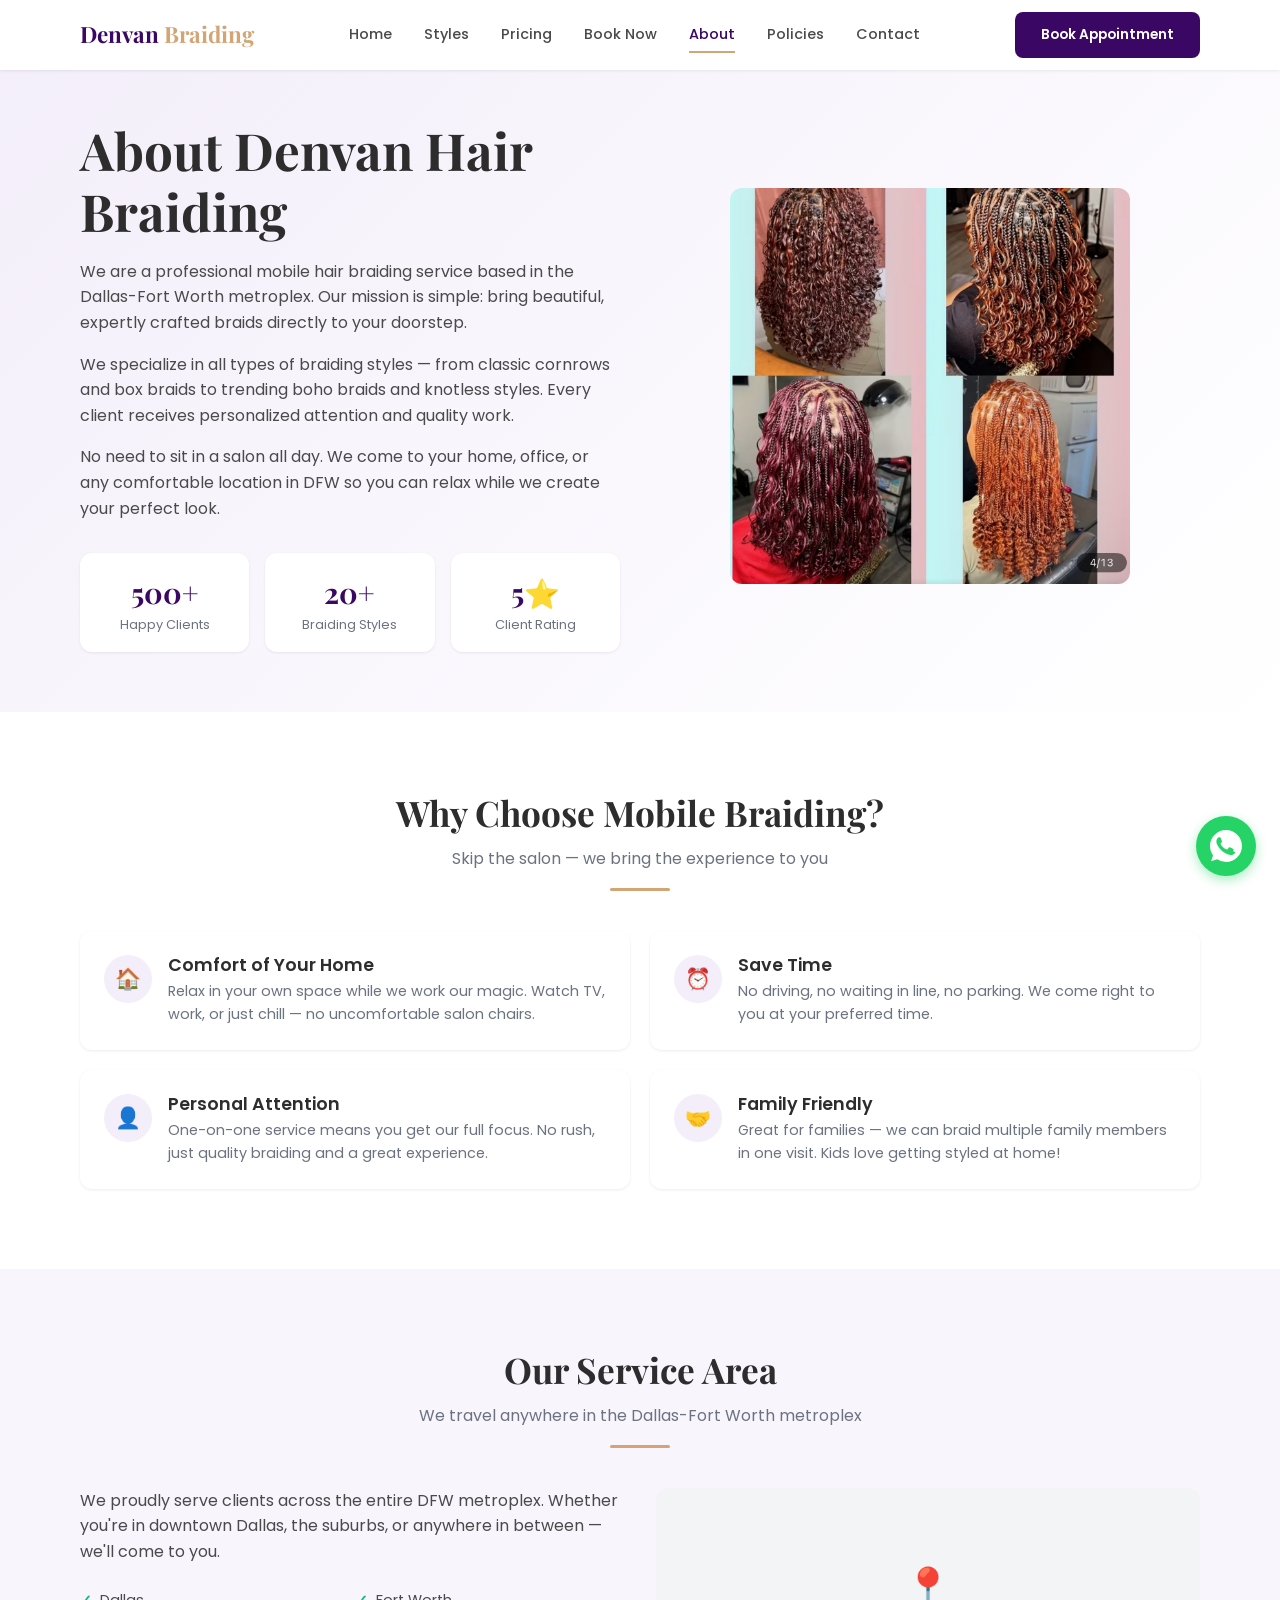
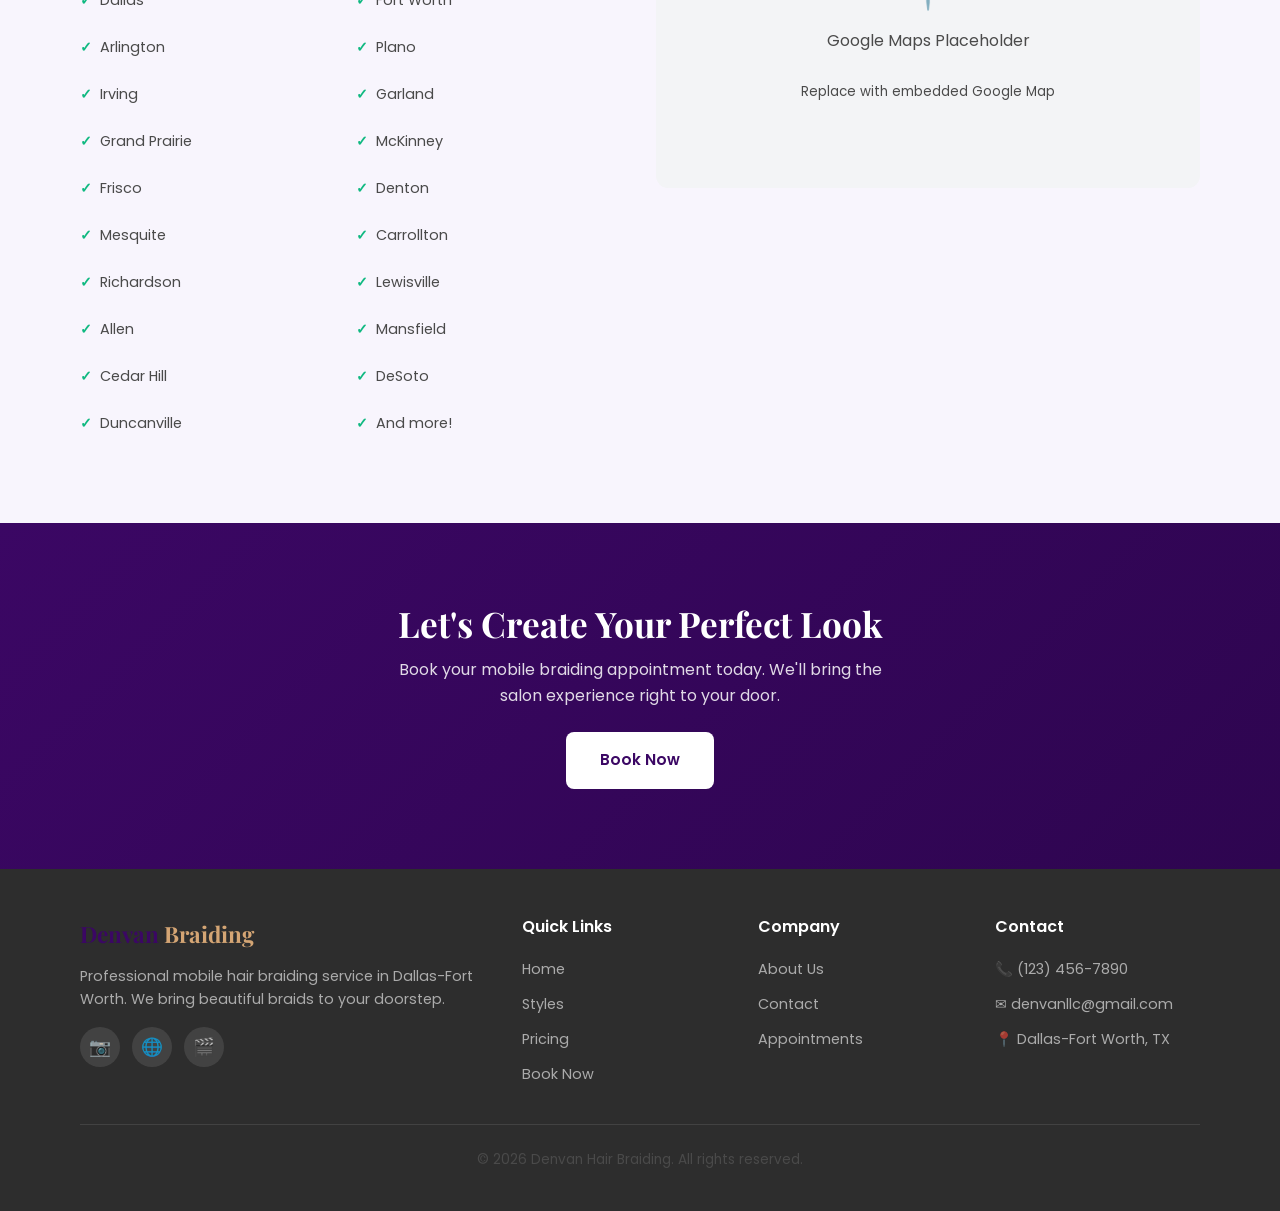
==== commit ce5f69ec: "Add comprehensive policy page with 11 business policies and nav link on all pages" ====
--- a/about.html
+++ b/about.html
@@ -22,6 +22,7 @@
         <a href="pricing.html">Pricing</a>
         <a href="book.html">Book Now</a>
         <a href="about.html" class="active">About</a>
+        <a href="policy.html">Policies</a>
         <a href="contact.html">Contact</a>
       </div>
       <a href="book.html" class="btn btn-primary btn-sm nav-cta">Book Appointment</a>
@@ -39,6 +40,7 @@
     <a href="pricing.html">Pricing</a>
     <a href="book.html">Book Now</a>
     <a href="about.html" class="active">About</a>
+    <a href="policy.html">Policies</a>
     <a href="contact.html">Contact</a>
     <a href="book.html" class="btn btn-primary">Book Appointment</a>
   </div>
--- a/css/style.css
+++ b/css/style.css
@@ -1686,6 +1686,81 @@
   }
 }
 
+/* ---------- Policy Page ---------- */
+.policy-section {
+  display: flex;
+  gap: 20px;
+  align-items: flex-start;
+  background: var(--white);
+  border-radius: var(--radius-md);
+  padding: 32px 28px;
+  margin-bottom: 24px;
+  box-shadow: var(--shadow-sm);
+  border-left: 4px solid var(--primary);
+}
+
+.policy-section-icon {
+  font-size: 2rem;
+  min-width: 48px;
+  text-align: center;
+  padding-top: 4px;
+}
+
+.policy-section h2 {
+  font-size: 1.3rem;
+  margin-bottom: 16px;
+  color: var(--primary);
+}
+
+.policy-list {
+  list-style: none;
+}
+
+.policy-list li {
+  position: relative;
+  padding: 8px 0 8px 24px;
+  font-size: 0.92rem;
+  color: var(--dark-soft);
+  line-height: 1.6;
+}
+
+.policy-list li::before {
+  content: '\2022';
+  position: absolute;
+  left: 0;
+  color: var(--secondary);
+  font-weight: 700;
+  font-size: 1.2rem;
+}
+
+.policy-agreement {
+  background: var(--accent);
+  border-radius: var(--radius-md);
+  padding: 32px;
+  text-align: center;
+  margin-top: 16px;
+}
+
+.policy-agreement h3 {
+  color: var(--primary);
+  margin-bottom: 12px;
+}
+
+.policy-agreement p {
+  color: var(--gray);
+  max-width: 700px;
+  margin: 0 auto;
+  line-height: 1.7;
+}
+
+@media (max-width: 639px) {
+  .policy-section {
+    flex-direction: column;
+    gap: 12px;
+    padding: 24px 20px;
+  }
+}
+
 /* ---------- WhatsApp Chat Button ---------- */
 .whatsapp-float {
   position: fixed;
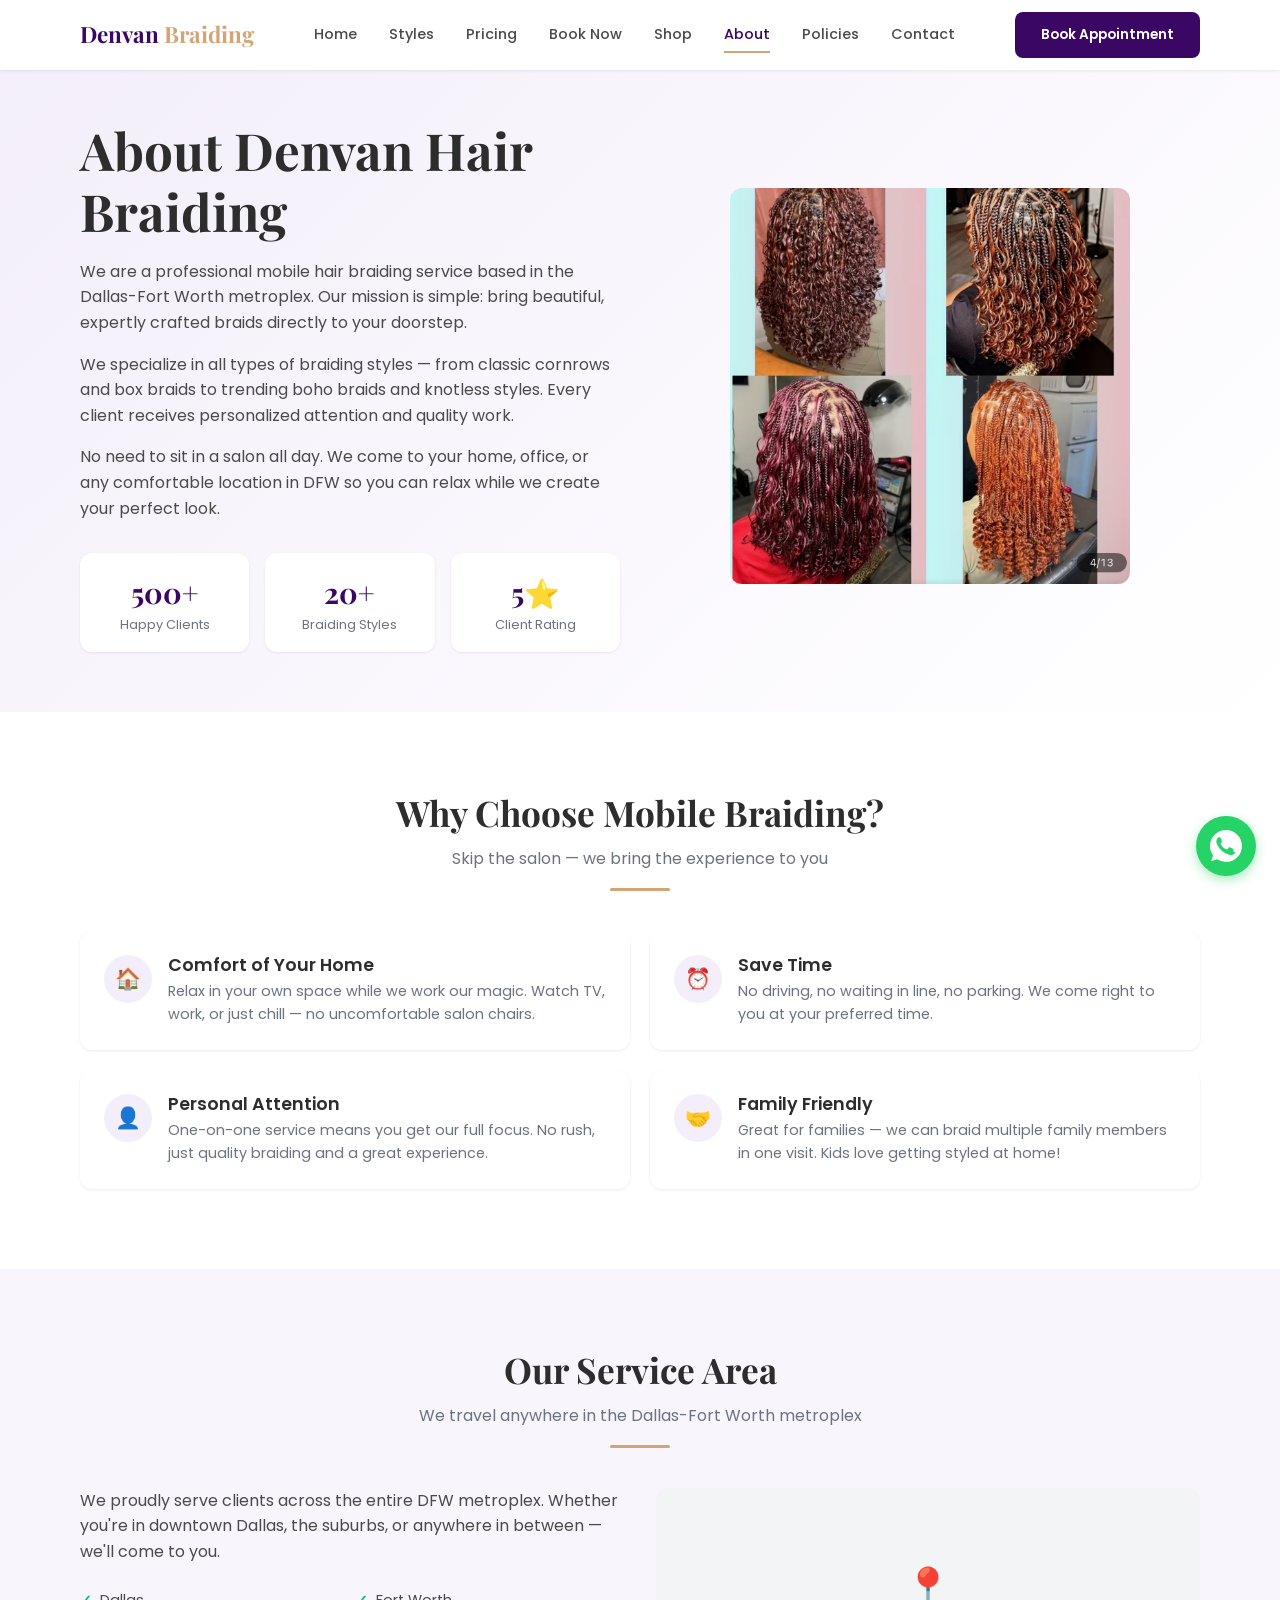
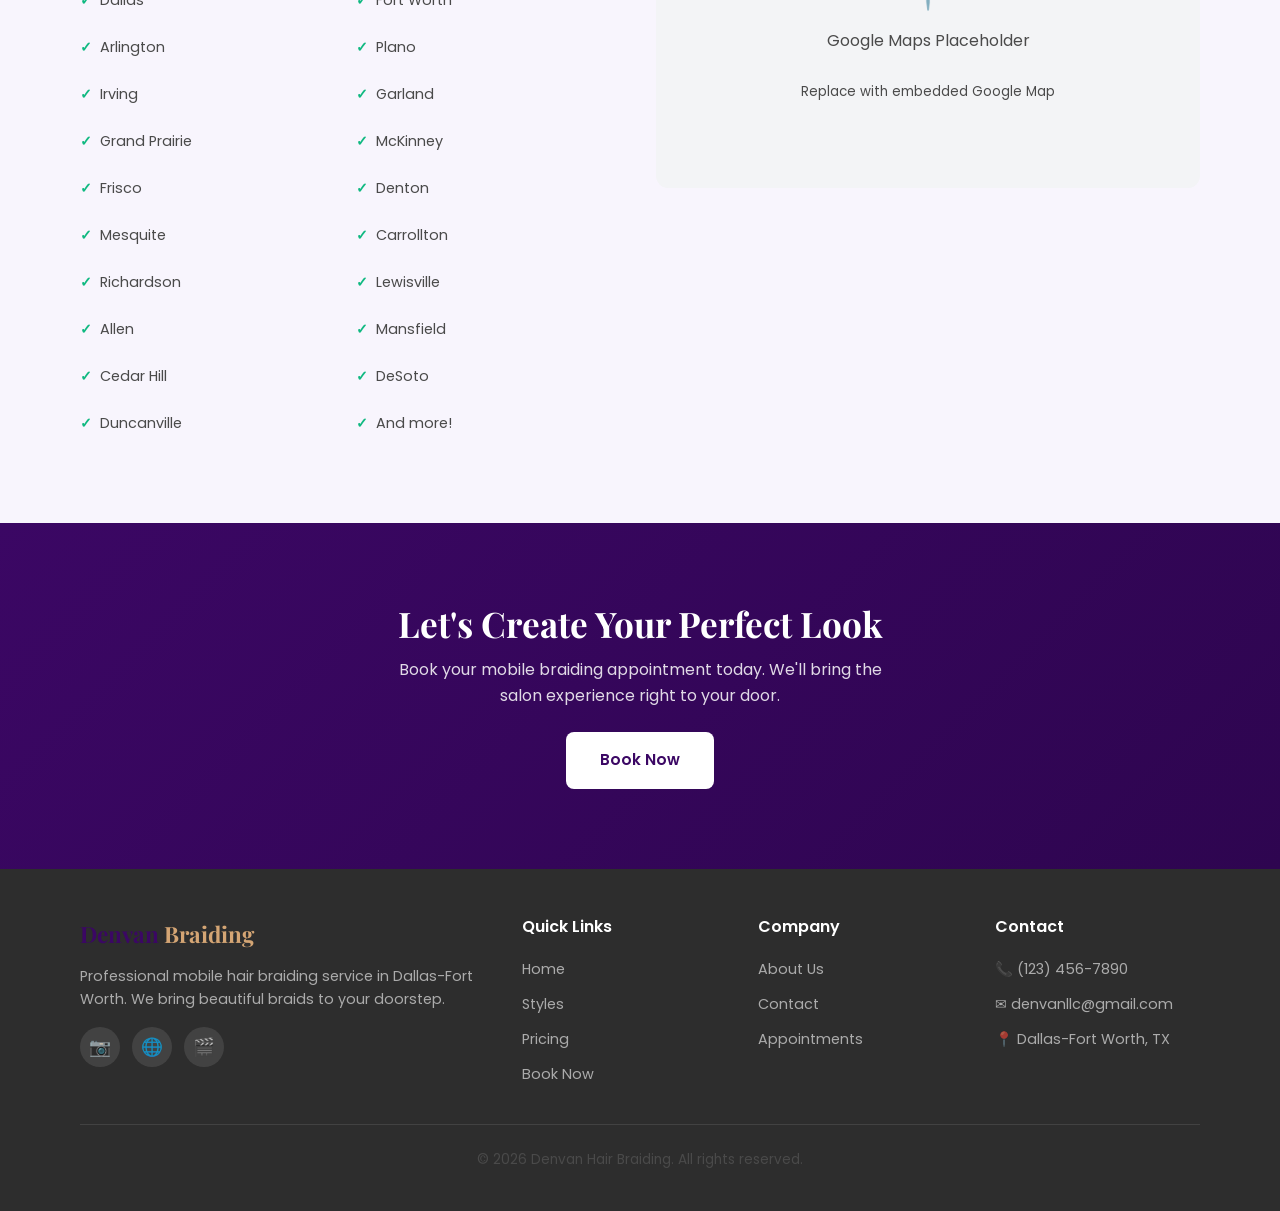
==== commit 872d91cd: "Add gun/safety policy, shop page with 10 hair types and 20 products, nav updated on all pages" ====
--- a/about.html
+++ b/about.html
@@ -21,6 +21,7 @@
         <a href="styles.html">Styles</a>
         <a href="pricing.html">Pricing</a>
         <a href="book.html">Book Now</a>
+        <a href="shop.html">Shop</a>
         <a href="about.html" class="active">About</a>
         <a href="policy.html">Policies</a>
         <a href="contact.html">Contact</a>
@@ -39,6 +40,7 @@
     <a href="styles.html">Styles</a>
     <a href="pricing.html">Pricing</a>
     <a href="book.html">Book Now</a>
+    <a href="shop.html">Shop</a>
     <a href="about.html" class="active">About</a>
     <a href="policy.html">Policies</a>
     <a href="contact.html">Contact</a>
--- a/css/style.css
+++ b/css/style.css
@@ -1761,6 +1761,131 @@
   }
 }
 
+/* ---------- Shop Page ---------- */
+.shop-grid {
+  display: grid;
+  grid-template-columns: 1fr;
+  gap: 24px;
+}
+
+.shop-card {
+  background: var(--white);
+  border-radius: var(--radius-md);
+  padding: 28px 24px;
+  box-shadow: var(--shadow-sm);
+  text-align: center;
+  transition: all var(--transition);
+  border: 2px solid transparent;
+}
+
+.shop-card:hover {
+  border-color: var(--secondary);
+  transform: translateY(-4px);
+  box-shadow: var(--shadow-lg);
+}
+
+.shop-icon {
+  font-size: 2.2rem;
+  margin-bottom: 12px;
+}
+
+.shop-card h3 {
+  margin-bottom: 8px;
+  font-size: 1.15rem;
+}
+
+.shop-card > p {
+  font-size: 0.88rem;
+  color: var(--gray);
+  margin-bottom: 16px;
+}
+
+.color-options {
+  display: flex;
+  justify-content: center;
+  gap: 8px;
+  margin-bottom: 8px;
+  flex-wrap: wrap;
+}
+
+.color-dot {
+  width: 24px;
+  height: 24px;
+  border-radius: 50%;
+  border: 2px solid var(--gray-light);
+  display: inline-block;
+  cursor: default;
+}
+
+.color-label {
+  font-size: 0.75rem !important;
+  color: var(--gray) !important;
+  margin-bottom: 16px !important;
+}
+
+.shop-card .btn {
+  width: 100%;
+}
+
+.products-grid {
+  display: grid;
+  grid-template-columns: 1fr;
+  gap: 16px;
+}
+
+.product-card {
+  background: var(--white);
+  border-radius: var(--radius-md);
+  padding: 20px;
+  box-shadow: var(--shadow-sm);
+  display: flex;
+  align-items: flex-start;
+  gap: 16px;
+  transition: all var(--transition);
+}
+
+.product-card:hover {
+  transform: translateY(-2px);
+  box-shadow: var(--shadow-md);
+}
+
+.product-icon {
+  font-size: 1.6rem;
+  min-width: 40px;
+  text-align: center;
+}
+
+.product-card h4 {
+  font-family: var(--font-body);
+  font-weight: 600;
+  margin-bottom: 4px;
+  font-size: 0.95rem;
+}
+
+.product-card p {
+  font-size: 0.85rem;
+  color: var(--gray);
+  margin: 0;
+}
+
+@media (min-width: 640px) {
+  .shop-grid {
+    grid-template-columns: repeat(2, 1fr);
+  }
+  .products-grid {
+    grid-template-columns: repeat(2, 1fr);
+  }
+}
+
+@media (min-width: 1024px) {
+  .shop-grid {
+    grid-template-columns: repeat(3, 1fr);
+  }
+  .products-grid {
+    grid-template-columns: repeat(3, 1fr);
+  }
+}
+
 /* ---------- WhatsApp Chat Button ---------- */
 .whatsapp-float {
   position: fixed;
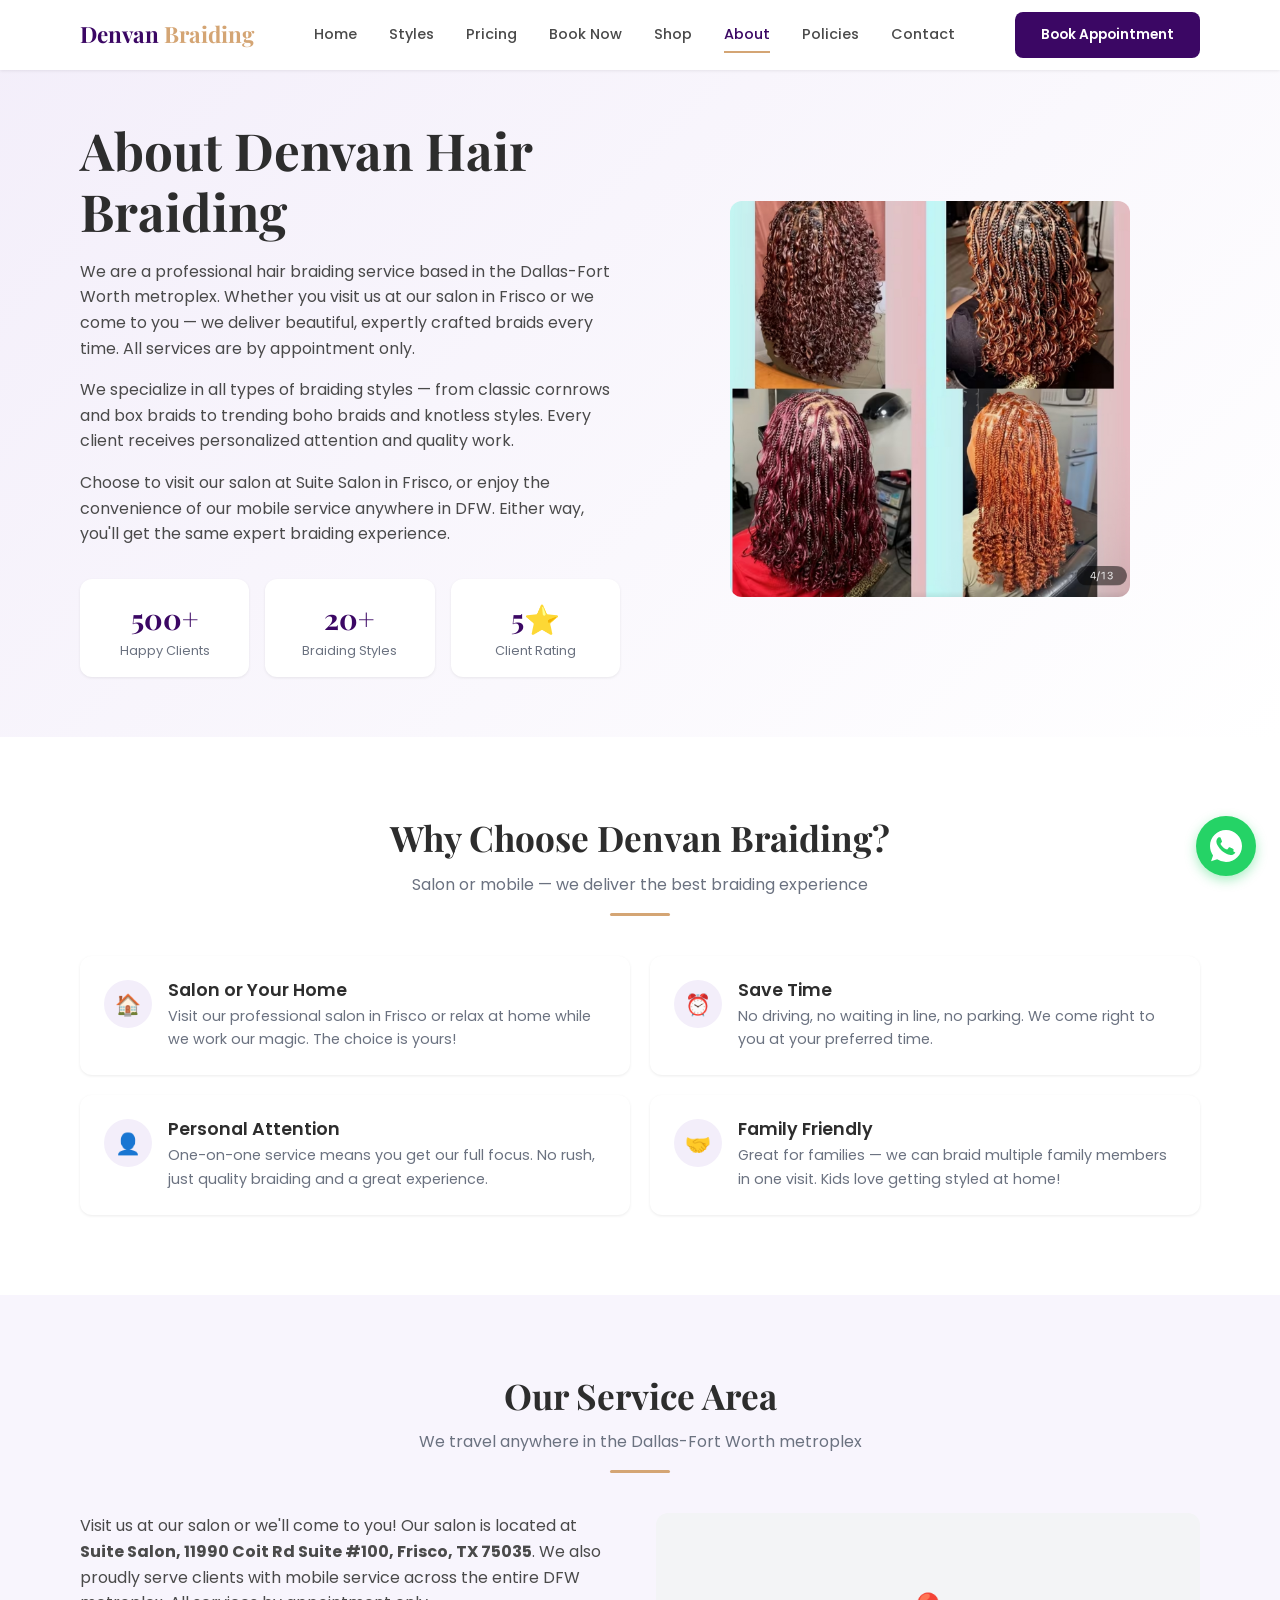
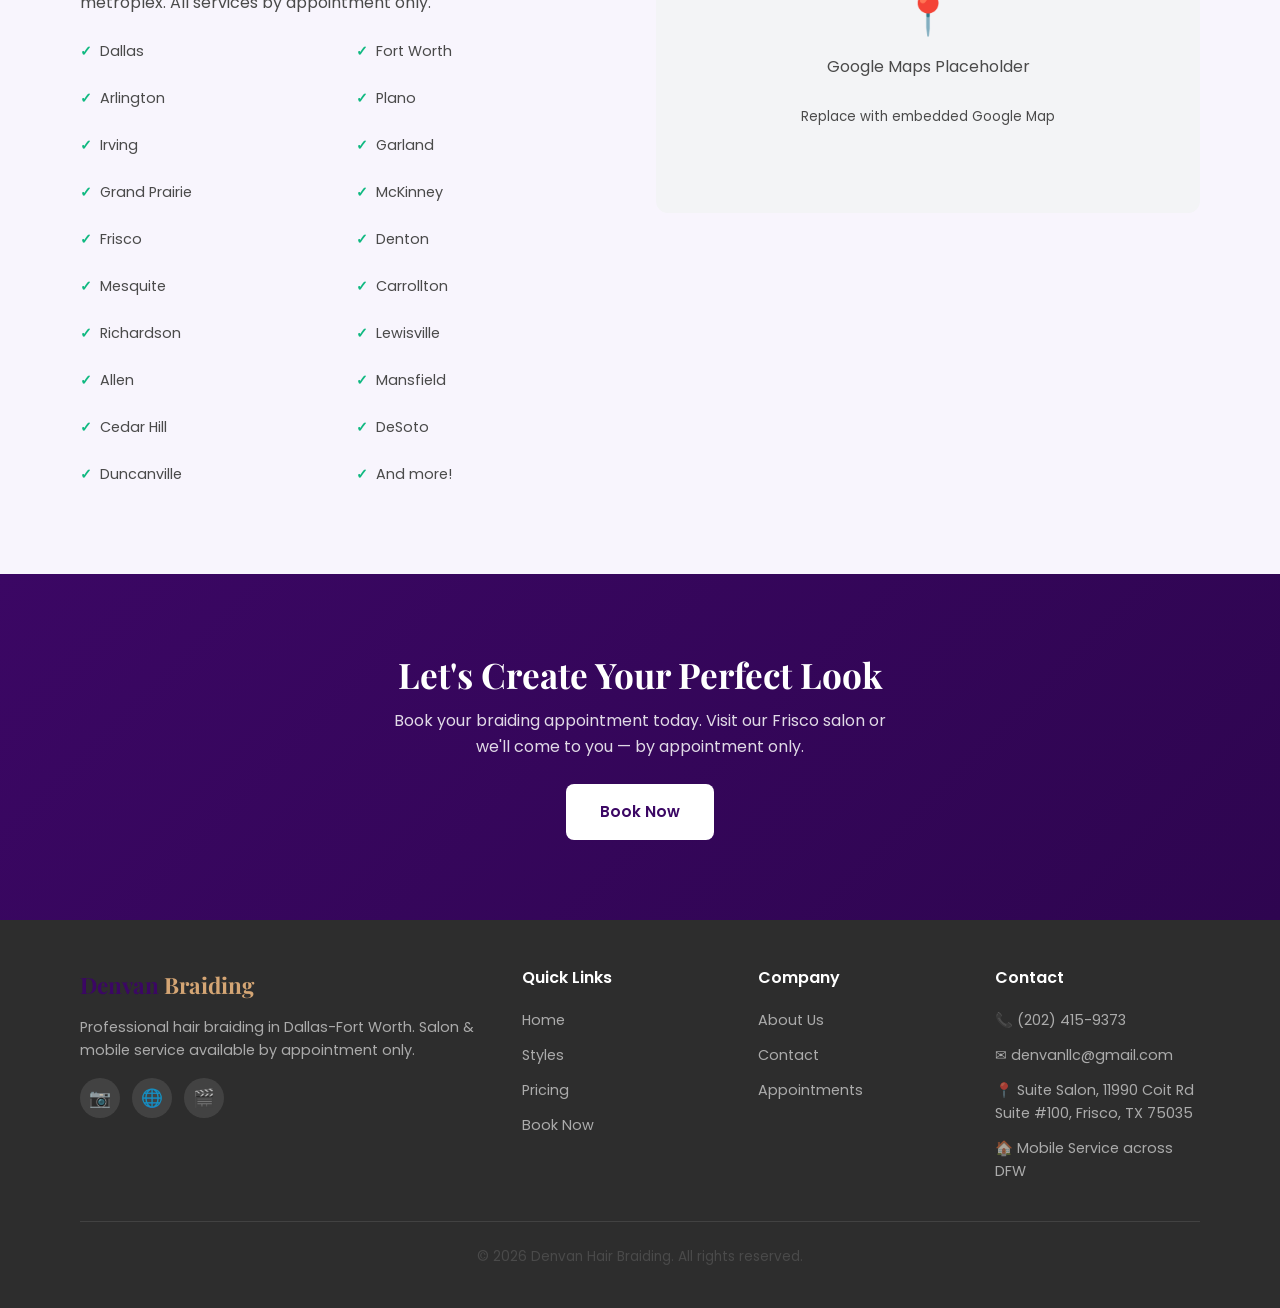
==== commit 62a59287: "Add salon address, update phone number, and reflect dual salon & mobile service - Added Suite Salon " ====
--- a/about.html
+++ b/about.html
@@ -3,7 +3,7 @@
 <head>
   <meta charset="UTF-8">
   <meta name="viewport" content="width=device-width, initial-scale=1.0">
-  <meta name="description" content="About Denvan Hair Braiding - Professional mobile hair braiding in Dallas-Fort Worth. We travel to your location for convenient, expert braiding services.">
+  <meta name="description" content="About Denvan Hair Braiding - Professional hair braiding in Dallas-Fort Worth. Salon in Frisco &amp; mobile service across DFW. By appointment only.">
   <title>About Us | Denvan Hair Braiding</title>
   <link rel="preconnect" href="https://fonts.googleapis.com">
   <link rel="preconnect" href="https://fonts.gstatic.com" crossorigin>
@@ -53,9 +53,9 @@
       <div class="about-content">
         <div class="about-text">
           <h1>About Denvan Hair Braiding</h1>
-          <p>We are a professional mobile hair braiding service based in the Dallas-Fort Worth metroplex. Our mission is simple: bring beautiful, expertly crafted braids directly to your doorstep.</p>
+          <p>We are a professional hair braiding service based in the Dallas-Fort Worth metroplex. Whether you visit us at our salon in Frisco or we come to you — we deliver beautiful, expertly crafted braids every time. All services are by appointment only.</p>
           <p>We specialize in all types of braiding styles — from classic cornrows and box braids to trending boho braids and knotless styles. Every client receives personalized attention and quality work.</p>
-          <p>No need to sit in a salon all day. We come to your home, office, or any comfortable location in DFW so you can relax while we create your perfect look.</p>
+          <p>Choose to visit our salon at Suite Salon in Frisco, or enjoy the convenience of our mobile service anywhere in DFW. Either way, you'll get the same expert braiding experience.</p>
           <div class="about-stats">
             <div class="stat-box fade-in">
               <!-- EDIT: Update these stats with your real numbers -->
@@ -83,16 +83,16 @@
   <section class="section">
     <div class="container">
       <div class="section-header fade-in">
-        <h2>Why Choose Mobile Braiding?</h2>
-        <p>Skip the salon — we bring the experience to you</p>
+        <h2>Why Choose Denvan Braiding?</h2>
+        <p>Salon or mobile — we deliver the best braiding experience</p>
         <div class="divider"></div>
       </div>
       <div class="policies-grid">
         <div class="policy-card fade-in">
           <div class="policy-icon">&#x1F3E0;</div>
           <div>
-            <h4>Comfort of Your Home</h4>
-            <p>Relax in your own space while we work our magic. Watch TV, work, or just chill — no uncomfortable salon chairs.</p>
+            <h4>Salon or Your Home</h4>
+            <p>Visit our professional salon in Frisco or relax at home while we work our magic. The choice is yours!</p>
           </div>
         </div>
         <div class="policy-card fade-in">
@@ -130,7 +130,7 @@
       </div>
       <div class="service-area-grid">
         <div>
-          <p>We proudly serve clients across the entire DFW metroplex. Whether you're in downtown Dallas, the suburbs, or anywhere in between — we'll come to you.</p>
+          <p>Visit us at our salon or we'll come to you! Our salon is located at <strong>Suite Salon, 11990 Coit Rd Suite #100, Frisco, TX 75035</strong>. We also proudly serve clients with mobile service across the entire DFW metroplex. All services by appointment only.</p>
           <ul class="area-list fade-in">
             <li>Dallas</li>
             <li>Fort Worth</li>
@@ -180,7 +180,7 @@
   <section class="cta-section">
     <div class="container">
       <h2>Let's Create Your Perfect Look</h2>
-      <p>Book your mobile braiding appointment today. We'll bring the salon experience right to your door.</p>
+      <p>Book your braiding appointment today. Visit our Frisco salon or we'll come to you — by appointment only.</p>
       <a href="book.html" class="btn btn-white">Book Now</a>
     </div>
   </section>
@@ -191,7 +191,7 @@
       <div class="footer-grid">
         <div class="footer-brand">
           <a href="index.html" class="nav-logo">Denvan <span>Braiding</span></a>
-          <p>Professional mobile hair braiding service in Dallas-Fort Worth. We bring beautiful braids to your doorstep.</p>
+          <p>Professional hair braiding in Dallas-Fort Worth. Salon &amp; mobile service available by appointment only.</p>
           <div class="footer-social">
             <a href="#" aria-label="Instagram">&#x1F4F7;</a>
             <a href="#" aria-label="Facebook">&#x1F310;</a>
@@ -218,9 +218,10 @@
         <div>
           <h4>Contact</h4>
           <div class="footer-links">
-            <a href="tel:+1234567890">&#x1F4DE; (123) 456-7890</a>
+            <a href="tel:+12024159373">&#x1F4DE; (202) 415-9373</a>
             <a href="mailto:denvanllc@gmail.com">&#x2709; denvanllc@gmail.com</a>
-            <a>&#x1F4CD; Dallas-Fort Worth, TX</a>
+            <a>&#x1F4CD; Suite Salon, 11990 Coit Rd Suite #100, Frisco, TX 75035</a>
+            <a>&#x1F3E0; Mobile Service across DFW</a>
           </div>
         </div>
       </div>
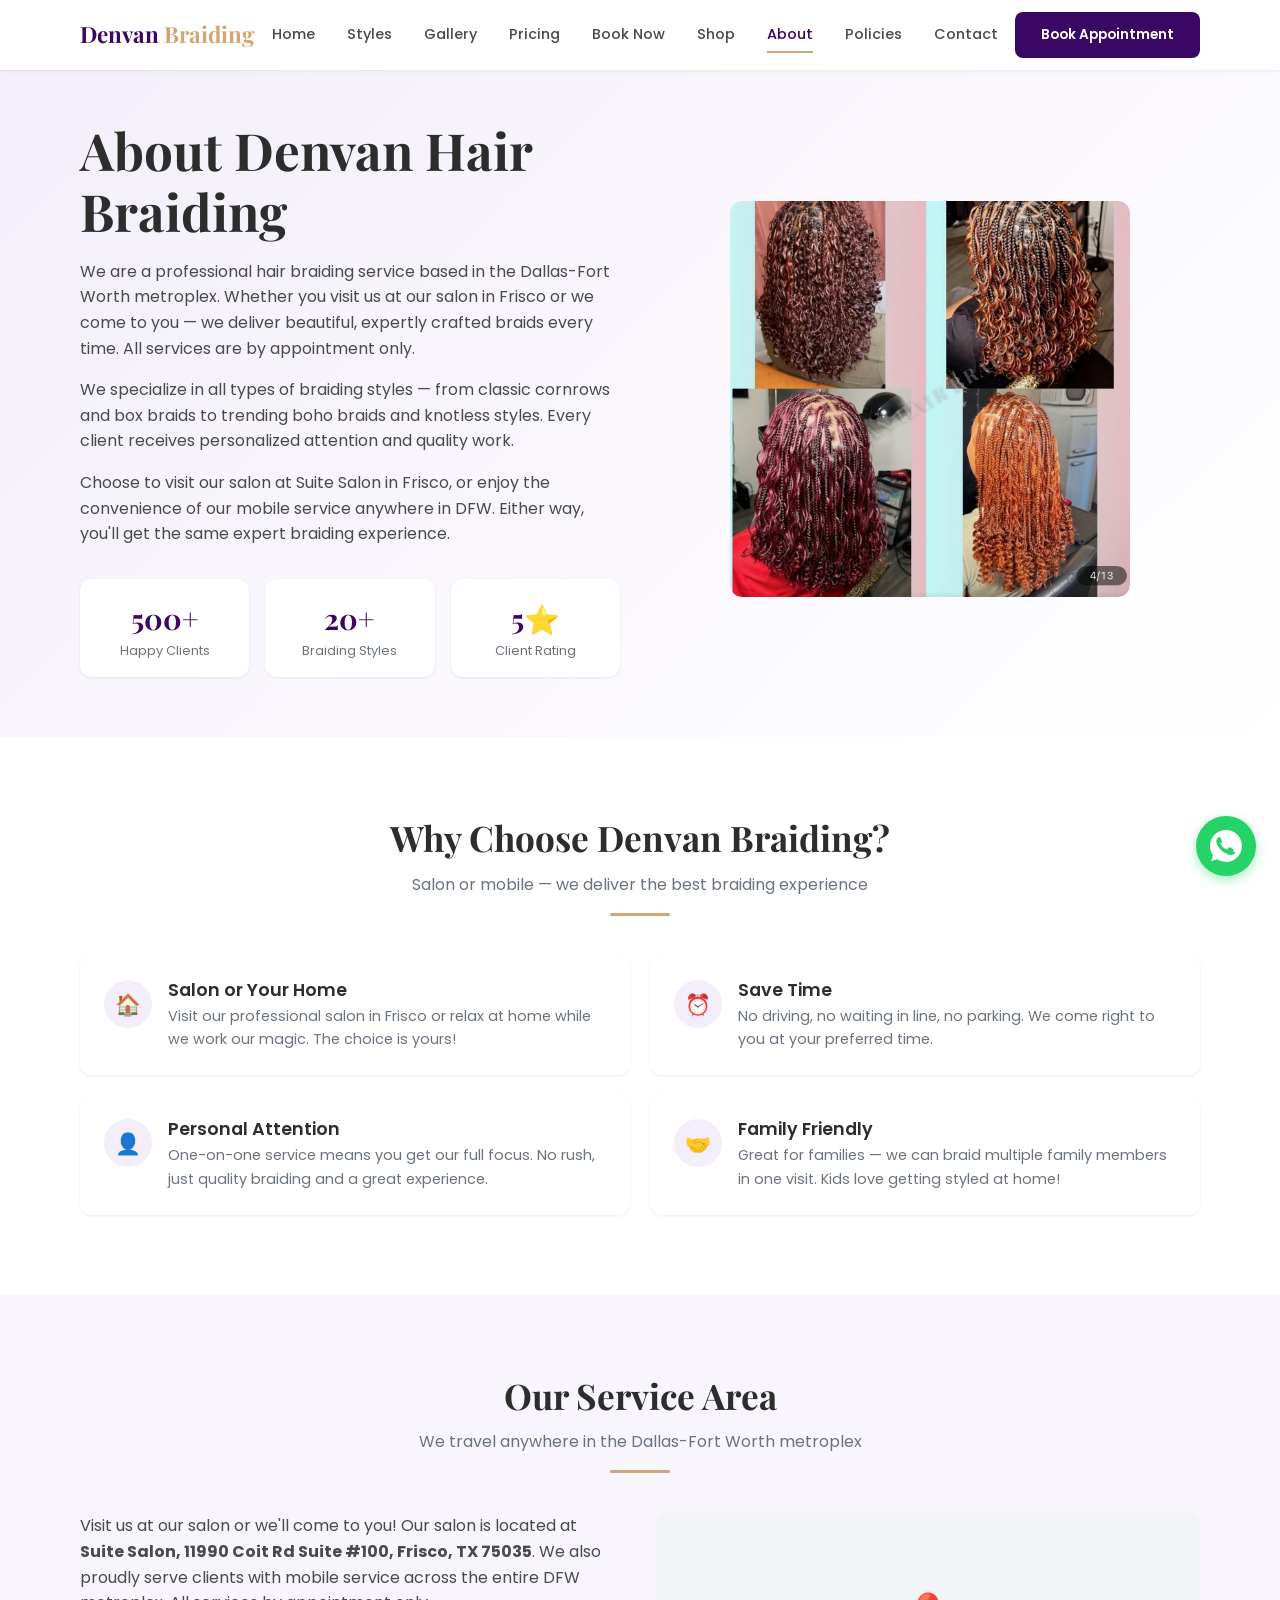
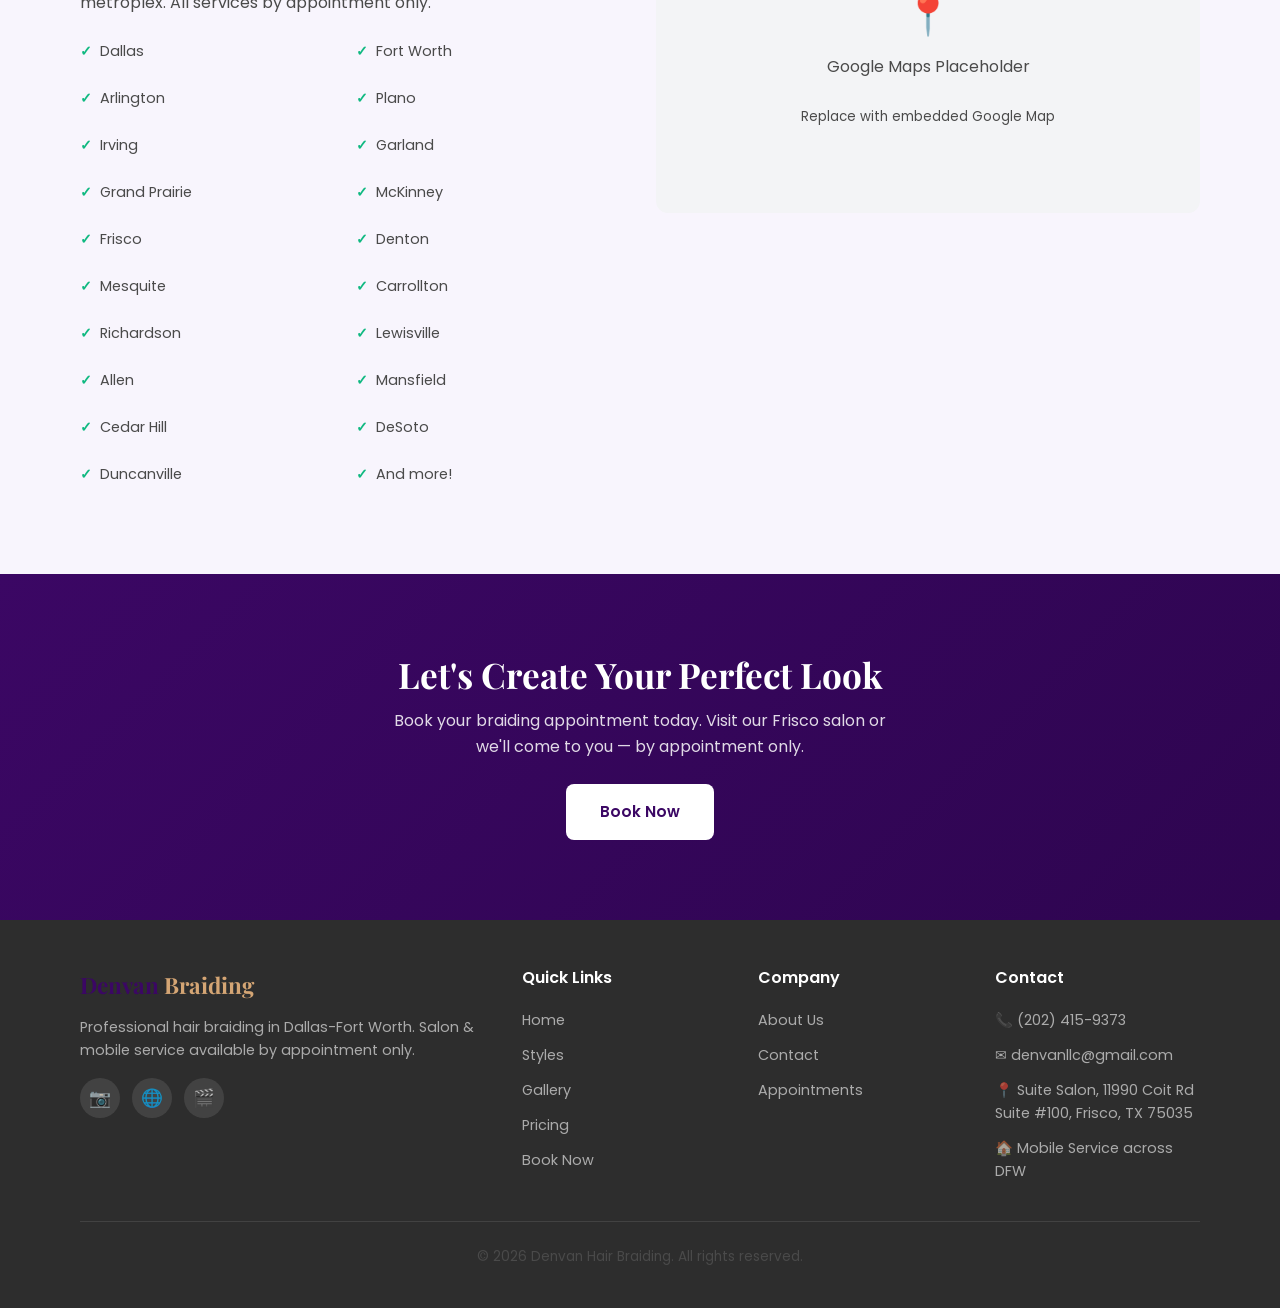
==== commit 58ea30cc: "Add gallery page with 57 photos, image protection, and subscribe form - Create gallery.html with all" ====
--- a/about.html
+++ b/about.html
@@ -19,6 +19,7 @@
       <div class="nav-links">
         <a href="index.html">Home</a>
         <a href="styles.html">Styles</a>
+        <a href="gallery.html">Gallery</a>
         <a href="pricing.html">Pricing</a>
         <a href="book.html">Book Now</a>
         <a href="shop.html">Shop</a>
@@ -38,6 +39,7 @@
   <div class="mobile-menu">
     <a href="index.html">Home</a>
     <a href="styles.html">Styles</a>
+    <a href="gallery.html">Gallery</a>
     <a href="pricing.html">Pricing</a>
     <a href="book.html">Book Now</a>
     <a href="shop.html">Shop</a>
@@ -72,8 +74,9 @@
             </div>
           </div>
         </div>
-        <div>
-          <img src="images/boho-12.jpeg" alt="Denvan Hair Braiding work samples" style="border-radius: 12px; max-width: 400px; margin: 0 auto;">
+        <div class="protected-image" style="border-radius: 12px; max-width: 400px; margin: 0 auto; overflow: hidden;">
+          <img src="images/boho-12.jpeg" alt="Denvan Hair Braiding work samples" style="border-radius: 12px; max-width: 400px;">
+          <div class="watermark"></div>
         </div>
       </div>
     </div>
@@ -203,6 +206,7 @@
           <div class="footer-links">
             <a href="index.html">Home</a>
             <a href="styles.html">Styles</a>
+            <a href="gallery.html">Gallery</a>
             <a href="pricing.html">Pricing</a>
             <a href="book.html">Book Now</a>
           </div>
--- a/css/style.css
+++ b/css/style.css
@@ -1499,6 +1499,19 @@
   .gallery-photos {
     grid-template-columns: repeat(3, 1fr);
   }
+
+  .gallery-grid {
+    grid-template-columns: repeat(3, 1fr);
+  }
+
+  .subscribe-form {
+    flex-direction: row;
+  }
+
+  .subscribe-form input[type="text"],
+  .subscribe-form input[type="email"] {
+    flex: 1;
+  }
 }
 
 /* Desktop (1024px+) */
@@ -1561,6 +1574,10 @@
 
   .cta-section {
     padding: 80px 0;
+  }
+
+  .gallery-grid {
+    grid-template-columns: repeat(4, 1fr);
   }
 }
 
@@ -1949,6 +1966,302 @@
   transform: translateX(0);
 }
 
+/* ---------- Gallery Page ---------- */
+.gallery-grid {
+  display: grid;
+  grid-template-columns: repeat(2, 1fr);
+  gap: 16px;
+}
+
+.gallery-card {
+  position: relative;
+  border-radius: var(--radius-md);
+  overflow: hidden;
+  box-shadow: var(--shadow-sm);
+  background: var(--white);
+  transition: all var(--transition);
+}
+
+.gallery-card:hover {
+  transform: translateY(-4px);
+  box-shadow: var(--shadow-lg);
+}
+
+.gallery-card-image {
+  position: relative;
+  overflow: hidden;
+  cursor: pointer;
+}
+
+.gallery-card-image img {
+  width: 100%;
+  aspect-ratio: 3/4;
+  object-fit: cover;
+  transition: transform var(--transition);
+  user-select: none;
+  -webkit-user-select: none;
+  -webkit-user-drag: none;
+  pointer-events: none;
+}
+
+.gallery-card:hover .gallery-card-image img {
+  transform: scale(1.05);
+}
+
+.gallery-card-actions {
+  position: absolute;
+  inset: 0;
+  background: rgba(0, 0, 0, 0.4);
+  display: flex;
+  flex-direction: column;
+  align-items: center;
+  justify-content: center;
+  gap: 12px;
+  opacity: 0;
+  transition: opacity var(--transition);
+}
+
+.gallery-card-image:hover .gallery-card-actions {
+  opacity: 1;
+}
+
+.gallery-card-actions .btn-view {
+  background: rgba(255, 255, 255, 0.9);
+  color: var(--dark);
+  padding: 8px 16px;
+  border-radius: 50px;
+  font-size: 0.8rem;
+  font-weight: 600;
+  border: none;
+  cursor: pointer;
+  transition: all var(--transition);
+}
+
+.gallery-card-actions .btn-view:hover {
+  background: var(--white);
+  transform: scale(1.05);
+}
+
+.gallery-card-actions .btn-send {
+  background: #25D366;
+  color: var(--white);
+  padding: 8px 16px;
+  border-radius: 50px;
+  font-size: 0.8rem;
+  font-weight: 600;
+  border: none;
+  cursor: pointer;
+  display: inline-flex;
+  align-items: center;
+  gap: 6px;
+  transition: all var(--transition);
+  text-decoration: none;
+}
+
+.gallery-card-actions .btn-send:hover {
+  background: #1DA851;
+  transform: scale(1.05);
+}
+
+.gallery-card-body {
+  padding: 12px 16px;
+}
+
+.gallery-card-body h4 {
+  font-family: var(--font-body);
+  font-size: 0.9rem;
+  font-weight: 600;
+  margin-bottom: 0;
+}
+
+/* ---------- Watermark Overlay ---------- */
+.watermark {
+  position: absolute;
+  inset: 0;
+  display: flex;
+  align-items: center;
+  justify-content: center;
+  pointer-events: none;
+  z-index: 2;
+  overflow: hidden;
+}
+
+.watermark::before {
+  content: 'Denvan Hair Braiding';
+  font-family: var(--font-heading);
+  font-size: 1.2rem;
+  font-weight: 700;
+  color: rgba(255, 255, 255, 0.25);
+  transform: rotate(-30deg);
+  white-space: nowrap;
+  letter-spacing: 2px;
+  text-transform: uppercase;
+  text-shadow: 0 1px 3px rgba(0, 0, 0, 0.2);
+}
+
+/* ---------- Image Protection ---------- */
+.protected-image {
+  position: relative;
+  overflow: hidden;
+  -webkit-touch-callout: none;
+}
+
+.protected-image img {
+  user-select: none;
+  -webkit-user-select: none;
+  -webkit-user-drag: none;
+  pointer-events: none;
+}
+
+/* ---------- Print Protection ---------- */
+@media print {
+  body * {
+    display: none !important;
+  }
+  body::after {
+    content: 'Printing is disabled. Visit denvanbraiding.com to view our styles.';
+    display: block !important;
+    text-align: center;
+    font-size: 24px;
+    padding: 100px 20px;
+    font-family: sans-serif;
+    color: #333;
+  }
+}
+
+/* ---------- Toast Notification ---------- */
+.toast {
+  position: fixed;
+  bottom: 100px;
+  left: 50%;
+  transform: translateX(-50%) translateY(20px);
+  background: var(--dark);
+  color: var(--white);
+  padding: 14px 28px;
+  border-radius: 50px;
+  font-size: 0.9rem;
+  font-weight: 500;
+  box-shadow: var(--shadow-lg);
+  z-index: 3000;
+  opacity: 0;
+  transition: all 0.3s ease;
+  pointer-events: none;
+  white-space: nowrap;
+  max-width: 90vw;
+  text-align: center;
+}
+
+.toast.show {
+  opacity: 1;
+  transform: translateX(-50%) translateY(0);
+}
+
+/* ---------- Subscribe Section ---------- */
+.subscribe-section {
+  background: linear-gradient(135deg, var(--primary) 0%, var(--primary-dark) 100%);
+  padding: 60px 0;
+  text-align: center;
+  color: var(--white);
+}
+
+.subscribe-section h2 {
+  color: var(--white);
+  margin-bottom: 12px;
+}
+
+.subscribe-section p {
+  color: rgba(255, 255, 255, 0.85);
+  max-width: 500px;
+  margin: 0 auto 28px;
+}
+
+.subscribe-form {
+  display: flex;
+  flex-direction: column;
+  gap: 12px;
+  max-width: 500px;
+  margin: 0 auto;
+}
+
+.subscribe-form input[type="text"],
+.subscribe-form input[type="email"] {
+  padding: 14px 20px;
+  border: 2px solid rgba(255, 255, 255, 0.3);
+  border-radius: var(--radius-sm);
+  font-size: 1rem;
+  background: rgba(255, 255, 255, 0.1);
+  color: var(--white);
+  transition: border-color var(--transition);
+}
+
+.subscribe-form input::placeholder {
+  color: rgba(255, 255, 255, 0.6);
+}
+
+.subscribe-form input:focus {
+  outline: none;
+  border-color: var(--secondary);
+  background: rgba(255, 255, 255, 0.15);
+}
+
+.subscribe-form .btn-subscribe {
+  padding: 14px 32px;
+  background: var(--secondary);
+  color: var(--white);
+  border: none;
+  border-radius: var(--radius-sm);
+  font-size: 1rem;
+  font-weight: 600;
+  cursor: pointer;
+  transition: all var(--transition);
+}
+
+.subscribe-form .btn-subscribe:hover {
+  background: #C4915F;
+  transform: translateY(-2px);
+  box-shadow: var(--shadow-md);
+}
+
+.subscribe-success {
+  display: none;
+  color: var(--white);
+  font-size: 1.1rem;
+  font-weight: 500;
+}
+
+.subscribe-success.show {
+  display: block;
+}
+
+/* ---------- Lightbox Send Button ---------- */
+.lightbox-actions {
+  margin-top: 16px;
+  display: flex;
+  justify-content: center;
+  gap: 12px;
+}
+
+.lightbox-actions .btn-send {
+  background: #25D366;
+  color: var(--white);
+  padding: 10px 24px;
+  border-radius: 50px;
+  font-size: 0.9rem;
+  font-weight: 600;
+  border: none;
+  cursor: pointer;
+  display: inline-flex;
+  align-items: center;
+  gap: 8px;
+  transition: all var(--transition);
+  text-decoration: none;
+}
+
+.lightbox-actions .btn-send:hover {
+  background: #1DA851;
+  transform: scale(1.05);
+}
+
 /* Large Desktop (1280px+) */
 @media (min-width: 1280px) {
   .container {
@@ -1958,4 +2271,8 @@
   .styles-grid {
     grid-template-columns: repeat(4, 1fr);
   }
-}
+
+  .gallery-grid {
+    grid-template-columns: repeat(5, 1fr);
+  }
+}
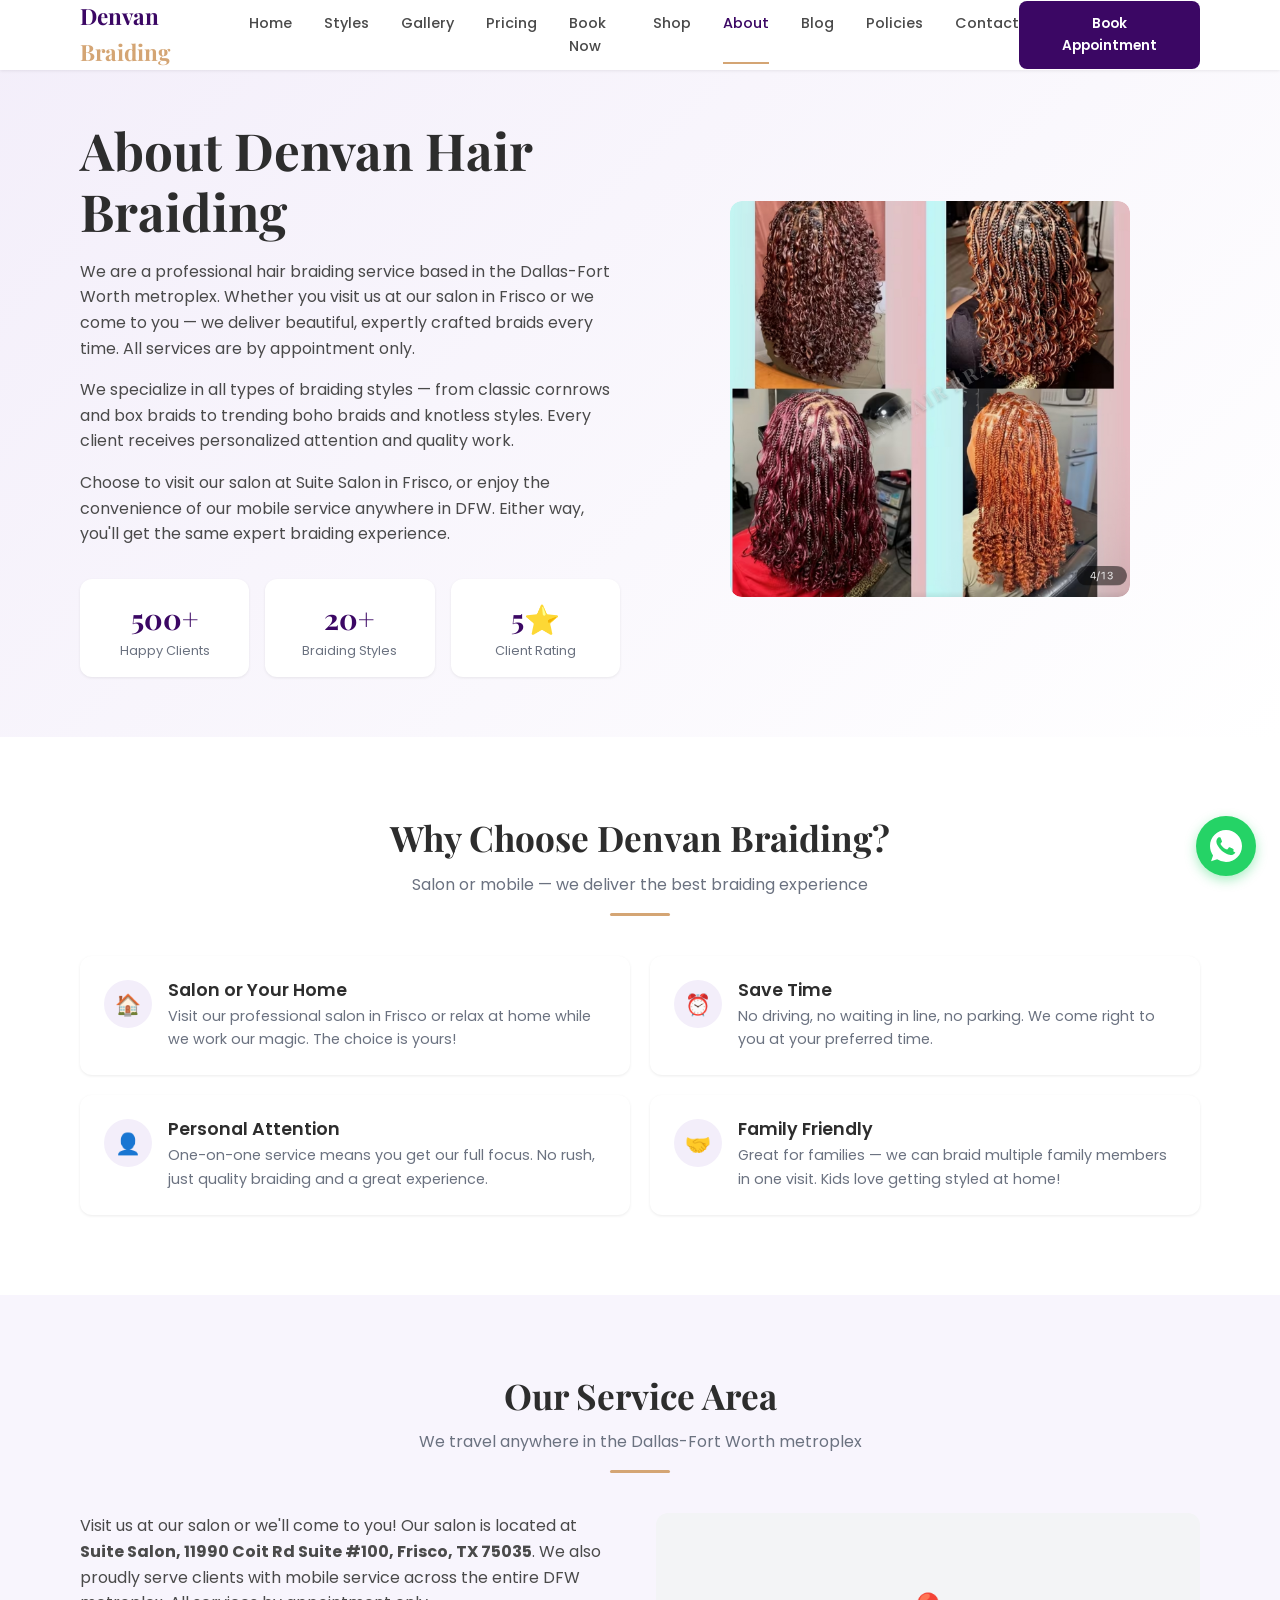
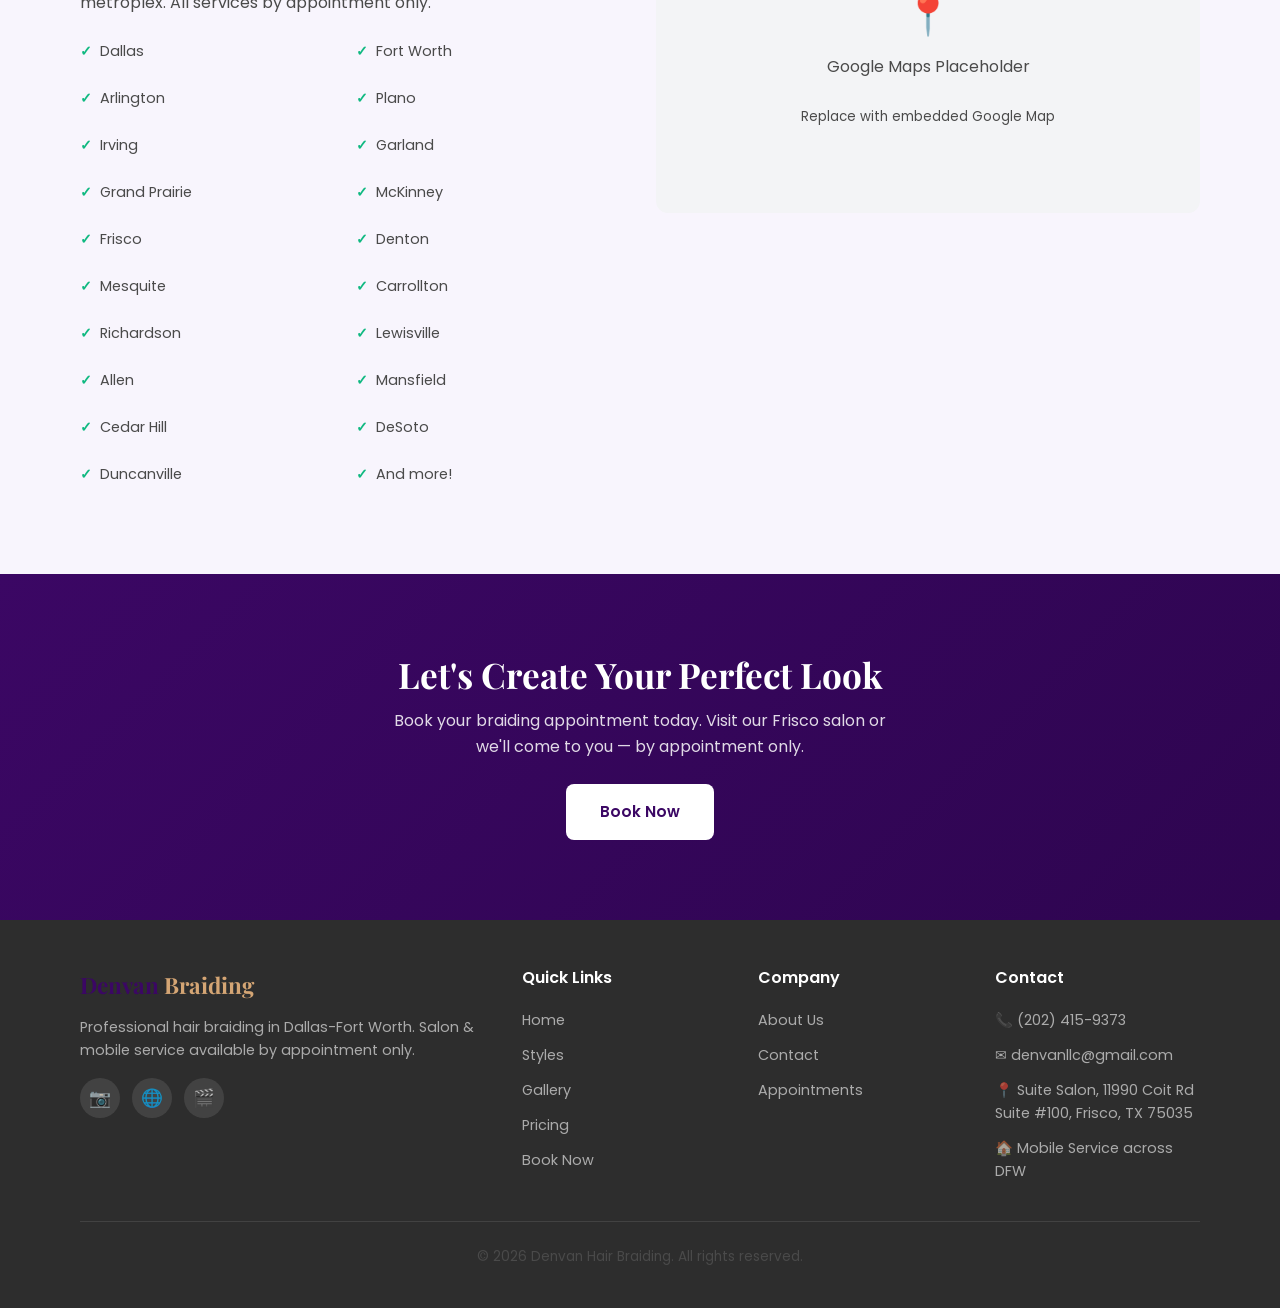
==== commit 7417009d: "Add blog page and expand gallery to 13 categories - Create blog.html with 16 braiding style guides (" ====
--- a/about.html
+++ b/about.html
@@ -24,6 +24,7 @@
         <a href="book.html">Book Now</a>
         <a href="shop.html">Shop</a>
         <a href="about.html" class="active">About</a>
+        <a href="blog.html">Blog</a>
         <a href="policy.html">Policies</a>
         <a href="contact.html">Contact</a>
       </div>
@@ -44,6 +45,7 @@
     <a href="book.html">Book Now</a>
     <a href="shop.html">Shop</a>
     <a href="about.html" class="active">About</a>
+    <a href="blog.html">Blog</a>
     <a href="policy.html">Policies</a>
     <a href="contact.html">Contact</a>
     <a href="book.html" class="btn btn-primary">Book Appointment</a>
--- a/css/style.css
+++ b/css/style.css
@@ -1500,12 +1500,20 @@
     grid-template-columns: repeat(3, 1fr);
   }
 
+  .trust-bar {
+    grid-template-columns: repeat(4, 1fr);
+  }
+
   .gallery-grid {
     grid-template-columns: repeat(3, 1fr);
   }
 
   .subscribe-form {
     flex-direction: row;
+  }
+
+  .testimonials-row {
+    grid-template-columns: repeat(2, 1fr);
   }
 
   .subscribe-form input[type="text"],
@@ -1966,6 +1974,141 @@
   transform: translateX(0);
 }
 
+/* ---------- Trust Signals ---------- */
+.trust-bar {
+  display: grid;
+  grid-template-columns: repeat(2, 1fr);
+  gap: 16px;
+  margin-bottom: 32px;
+}
+
+.trust-item {
+  text-align: center;
+  padding: 20px 12px;
+  background: var(--white);
+  border-radius: var(--radius-md);
+  box-shadow: var(--shadow-sm);
+}
+
+.trust-item .trust-icon {
+  font-size: 1.6rem;
+  margin-bottom: 6px;
+}
+
+.trust-item h4 {
+  font-family: var(--font-body);
+  font-size: 1.1rem;
+  font-weight: 700;
+  color: var(--primary);
+  margin-bottom: 2px;
+}
+
+.trust-item p {
+  font-size: 0.8rem;
+  color: var(--gray);
+  margin: 0;
+}
+
+/* ---------- Testimonials ---------- */
+.testimonials-row {
+  display: grid;
+  grid-template-columns: 1fr;
+  gap: 16px;
+  margin-top: 24px;
+}
+
+.testimonial-card {
+  background: var(--white);
+  border-radius: var(--radius-md);
+  padding: 20px;
+  box-shadow: var(--shadow-sm);
+  border-left: 3px solid var(--secondary);
+}
+
+.testimonial-card p {
+  font-size: 0.9rem;
+  font-style: italic;
+  color: var(--dark-soft);
+  margin-bottom: 8px;
+}
+
+.testimonial-card .testimonial-name {
+  font-size: 0.8rem;
+  font-weight: 600;
+  color: var(--primary);
+  margin: 0;
+  font-style: normal;
+}
+
+/* ---------- Gallery Instruction ---------- */
+.gallery-instruction {
+  text-align: center;
+  padding: 20px 24px;
+  background: var(--accent);
+  border-radius: var(--radius-md);
+  margin-bottom: 40px;
+  font-size: 1.05rem;
+  font-weight: 500;
+  color: var(--primary);
+}
+
+/* ---------- Placeholder Image Card ---------- */
+.placeholder-image {
+  width: 100%;
+  aspect-ratio: 3/4;
+  background: linear-gradient(135deg, var(--primary) 0%, #5B2D8E 50%, var(--secondary) 100%);
+  display: flex;
+  flex-direction: column;
+  align-items: center;
+  justify-content: center;
+  color: var(--white);
+  text-align: center;
+  padding: 20px;
+}
+
+.placeholder-image span {
+  font-family: var(--font-heading);
+  font-size: 1.2rem;
+  font-weight: 600;
+  margin-bottom: 8px;
+}
+
+.placeholder-image small {
+  font-size: 0.8rem;
+  opacity: 0.7;
+}
+
+/* ---------- Gallery Category Section ---------- */
+.gallery-category {
+  margin-bottom: 48px;
+}
+
+.gallery-category-header {
+  display: flex;
+  align-items: baseline;
+  flex-wrap: wrap;
+  gap: 12px;
+  margin-bottom: 20px;
+  padding-bottom: 12px;
+  border-bottom: 2px solid var(--secondary);
+}
+
+.gallery-category-header h3 {
+  font-size: 1.4rem;
+  margin: 0;
+}
+
+.gallery-category-header .starting-price {
+  font-family: var(--font-body);
+  font-size: 0.95rem;
+  font-weight: 600;
+  color: var(--primary);
+  background: var(--accent);
+  padding: 4px 14px;
+  border-radius: 50px;
+  white-space: nowrap;
+}
+
 /* ---------- Gallery Page ---------- */
 .gallery-grid {
   display: grid;
@@ -2021,6 +2164,17 @@
   transition: opacity var(--transition);
 }
 
+/* Always show actions on mobile (touch devices) */
+@media (hover: none) {
+  .gallery-card-actions {
+    opacity: 1;
+    background: linear-gradient(transparent 40%, rgba(0,0,0,0.6) 100%);
+    justify-content: flex-end;
+    padding-bottom: 16px;
+  }
+  .gallery-card-actions .btn-view { display: none; }
+}
+
 .gallery-card-image:hover .gallery-card-actions {
   opacity: 1;
 }
@@ -2028,9 +2182,9 @@
 .gallery-card-actions .btn-view {
   background: rgba(255, 255, 255, 0.9);
   color: var(--dark);
-  padding: 8px 16px;
+  padding: 10px 20px;
   border-radius: 50px;
-  font-size: 0.8rem;
+  font-size: 0.85rem;
   font-weight: 600;
   border: none;
   cursor: pointer;
@@ -2045,9 +2199,9 @@
 .gallery-card-actions .btn-send {
   background: #25D366;
   color: var(--white);
-  padding: 8px 16px;
+  padding: 12px 22px;
   border-radius: 50px;
-  font-size: 0.8rem;
+  font-size: 0.9rem;
   font-weight: 600;
   border: none;
   cursor: pointer;
@@ -2262,6 +2416,149 @@
   transform: scale(1.05);
 }
 
+/* ---------- Blog Styles ---------- */
+.blog-grid {
+  display: flex;
+  flex-direction: column;
+  gap: 48px;
+}
+
+.blog-post {
+  display: grid;
+  grid-template-columns: 1fr;
+  gap: 24px;
+  background: var(--white);
+  border-radius: var(--radius-lg);
+  overflow: hidden;
+  box-shadow: var(--shadow-sm);
+  transition: box-shadow var(--transition);
+}
+
+.blog-post:hover {
+  box-shadow: var(--shadow-md);
+}
+
+.blog-post-image {
+  overflow: hidden;
+}
+
+.blog-post-image img {
+  width: 100%;
+  aspect-ratio: 4/3;
+  object-fit: cover;
+  user-select: none;
+  -webkit-user-select: none;
+  -webkit-user-drag: none;
+  pointer-events: none;
+}
+
+.blog-post-content {
+  padding: 24px;
+}
+
+.blog-post-content h2 {
+  font-size: 1.5rem;
+  margin-bottom: 12px;
+  color: var(--primary);
+}
+
+.blog-meta {
+  display: flex;
+  flex-wrap: wrap;
+  gap: 12px;
+  margin-bottom: 16px;
+}
+
+.blog-meta span {
+  background: var(--light);
+  padding: 6px 14px;
+  border-radius: 50px;
+  font-size: 0.8rem;
+  font-weight: 500;
+  color: var(--dark);
+  white-space: nowrap;
+}
+
+.blog-post-content p {
+  color: var(--text-light);
+  line-height: 1.7;
+  margin-bottom: 12px;
+}
+
+.blog-post-content h4 {
+  font-family: var(--font-body);
+  font-size: 1rem;
+  font-weight: 600;
+  margin-top: 16px;
+  margin-bottom: 8px;
+  color: var(--dark);
+}
+
+.blog-post-content ul {
+  list-style: none;
+  padding: 0;
+  margin-bottom: 12px;
+}
+
+.blog-post-content ul li {
+  padding: 4px 0 4px 20px;
+  position: relative;
+  color: var(--text-light);
+  font-size: 0.95rem;
+  line-height: 1.6;
+}
+
+.blog-post-content ul li::before {
+  content: '\2713';
+  position: absolute;
+  left: 0;
+  color: var(--secondary);
+  font-weight: 700;
+}
+
+.blog-post-cta {
+  display: flex;
+  flex-wrap: wrap;
+  gap: 12px;
+  margin-top: 20px;
+}
+
+/* Blog category link from gallery */
+.gallery-category-header .blog-link {
+  font-size: 0.85rem;
+  color: var(--primary);
+  text-decoration: none;
+  font-weight: 500;
+  transition: color var(--transition);
+}
+
+.gallery-category-header .blog-link:hover {
+  color: var(--secondary);
+  text-decoration: underline;
+}
+
+/* Tablet+ blog layout */
+@media (min-width: 768px) {
+  .blog-post {
+    grid-template-columns: 340px 1fr;
+  }
+
+  .blog-post-image img {
+    aspect-ratio: 3/4;
+    height: 100%;
+  }
+
+  .blog-post-content {
+    padding: 32px;
+  }
+}
+
+@media (min-width: 1024px) {
+  .blog-post {
+    grid-template-columns: 400px 1fr;
+  }
+}
+
 /* Large Desktop (1280px+) */
 @media (min-width: 1280px) {
   .container {
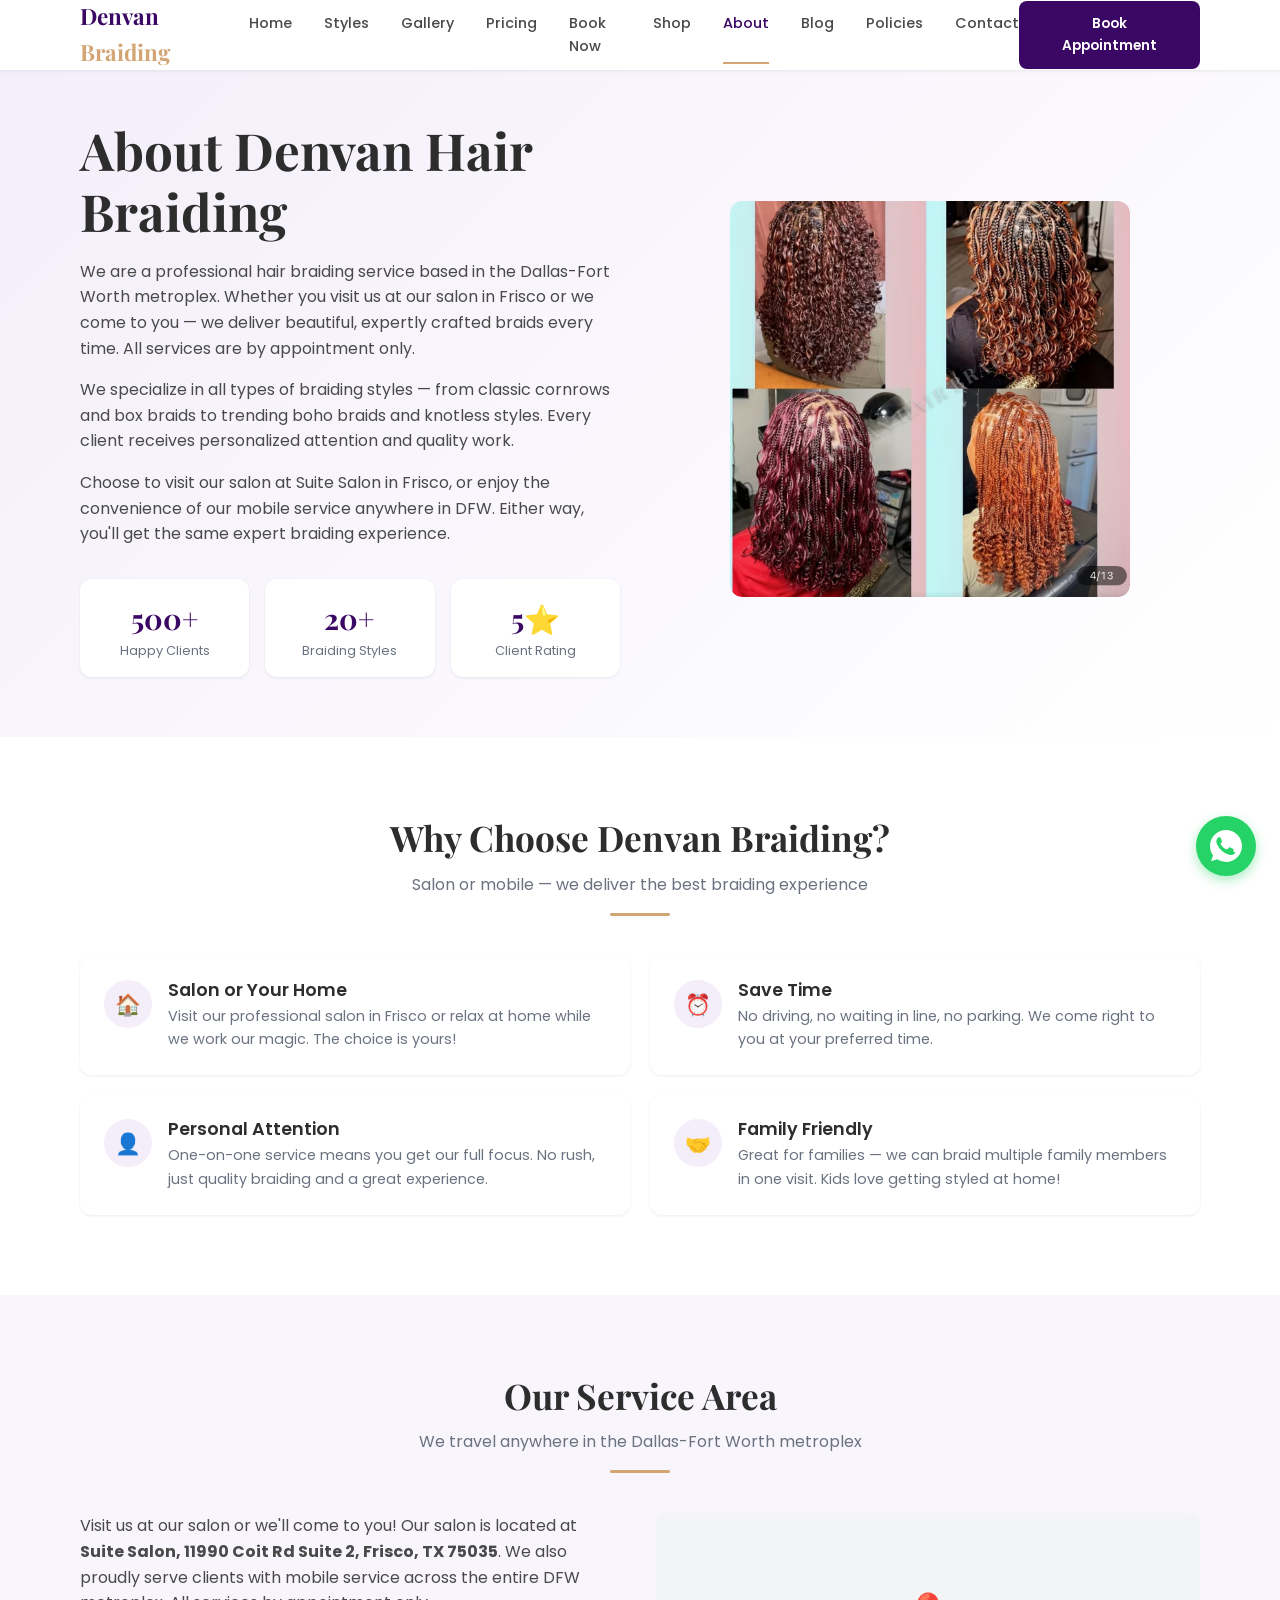
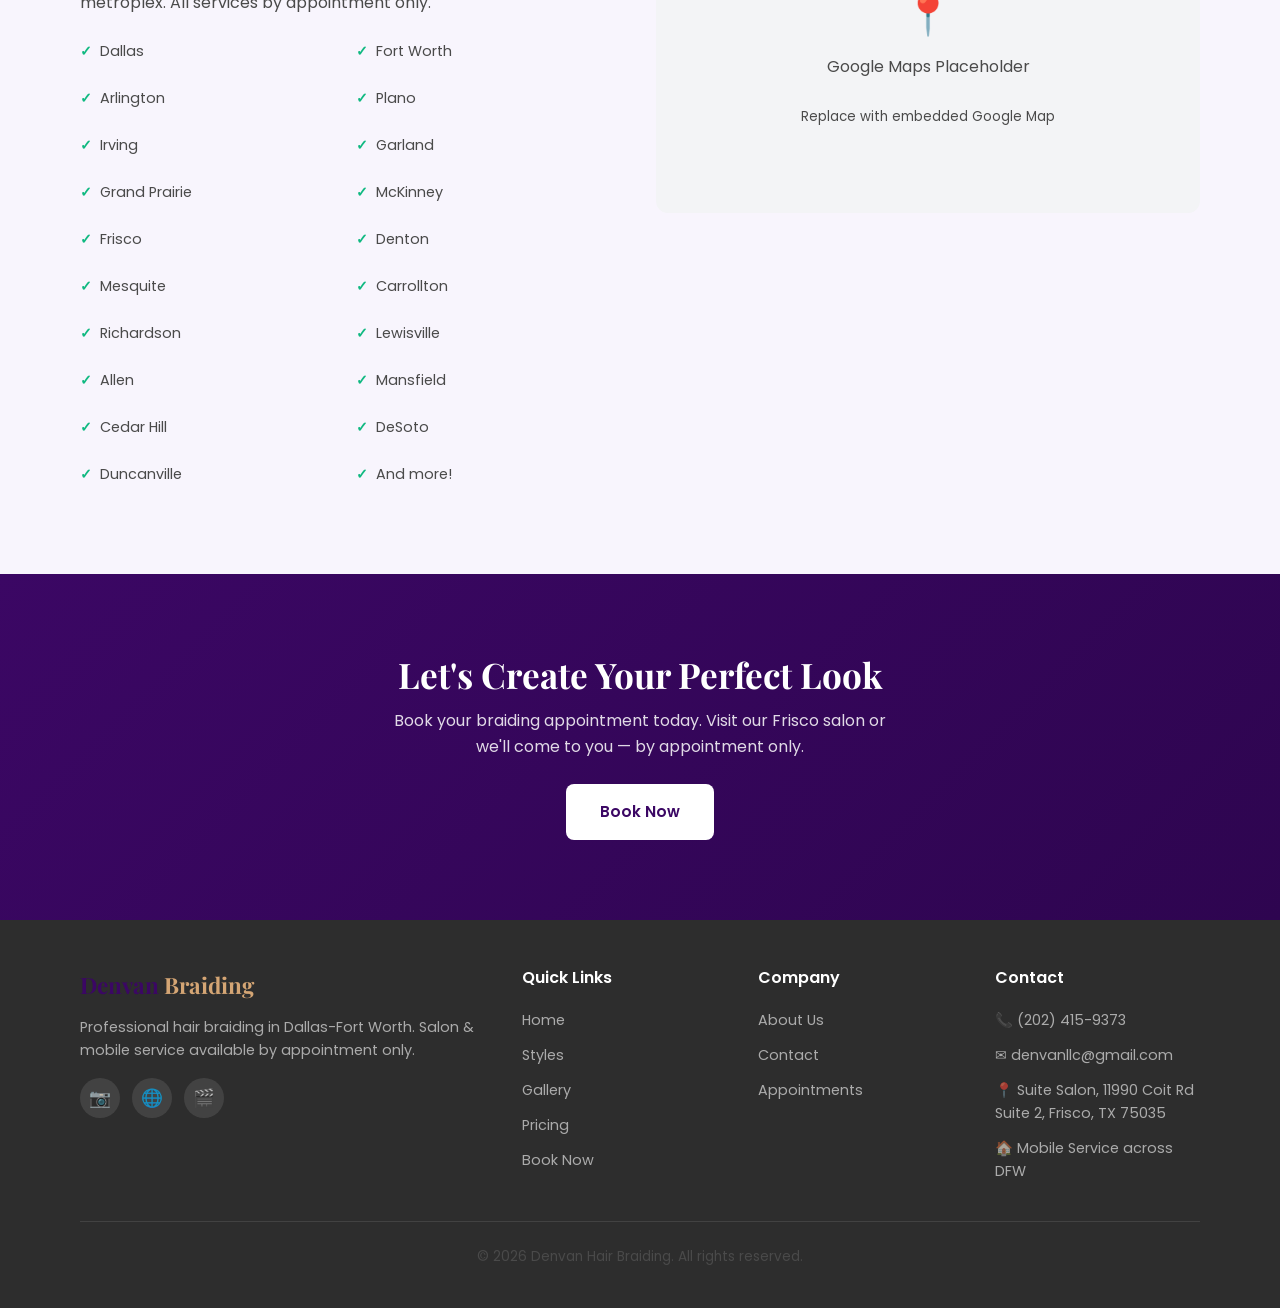
==== commit 9aea0901: "Update salon address to Suite 2 Changed from Suite #100 to Suite 2 across all pages.  Co-Authored-By" ====
--- a/about.html
+++ b/about.html
@@ -135,7 +135,7 @@
       </div>
       <div class="service-area-grid">
         <div>
-          <p>Visit us at our salon or we'll come to you! Our salon is located at <strong>Suite Salon, 11990 Coit Rd Suite #100, Frisco, TX 75035</strong>. We also proudly serve clients with mobile service across the entire DFW metroplex. All services by appointment only.</p>
+          <p>Visit us at our salon or we'll come to you! Our salon is located at <strong>Suite Salon, 11990 Coit Rd Suite 2, Frisco, TX 75035</strong>. We also proudly serve clients with mobile service across the entire DFW metroplex. All services by appointment only.</p>
           <ul class="area-list fade-in">
             <li>Dallas</li>
             <li>Fort Worth</li>
@@ -226,7 +226,7 @@
           <div class="footer-links">
             <a href="tel:+12024159373">&#x1F4DE; (202) 415-9373</a>
             <a href="mailto:denvanllc@gmail.com">&#x2709; denvanllc@gmail.com</a>
-            <a>&#x1F4CD; Suite Salon, 11990 Coit Rd Suite #100, Frisco, TX 75035</a>
+            <a>&#x1F4CD; Suite Salon, 11990 Coit Rd Suite 2, Frisco, TX 75035</a>
             <a>&#x1F3E0; Mobile Service across DFW</a>
           </div>
         </div>
--- a/css/style.css
+++ b/css/style.css
@@ -2052,6 +2052,202 @@
   color: var(--primary);
 }
 
+/* ---------- Pricing Page ---------- */
+.pricing-note {
+  background: var(--light);
+  border-left: 4px solid var(--secondary);
+  padding: 20px 24px;
+  border-radius: var(--radius-sm);
+  max-width: 700px;
+  margin: 0 auto;
+}
+
+.pricing-note p {
+  margin: 0;
+  color: var(--text-light);
+  line-height: 1.6;
+}
+
+.pricing-grid {
+  display: grid;
+  grid-template-columns: 1fr;
+  gap: 24px;
+}
+
+@media (min-width: 640px) {
+  .pricing-grid {
+    grid-template-columns: repeat(2, 1fr);
+  }
+}
+
+@media (min-width: 1024px) {
+  .pricing-grid {
+    grid-template-columns: repeat(3, 1fr);
+  }
+}
+
+.pricing-card {
+  background: var(--white);
+  border-radius: var(--radius-lg);
+  overflow: hidden;
+  box-shadow: var(--shadow-sm);
+  transition: box-shadow var(--transition), transform var(--transition);
+  display: flex;
+  flex-direction: column;
+}
+
+.pricing-card:hover {
+  box-shadow: var(--shadow-md);
+  transform: translateY(-2px);
+}
+
+.pricing-card-header {
+  background: var(--primary);
+  color: var(--white);
+  padding: 20px 24px;
+  position: relative;
+}
+
+.pricing-card-header h3 {
+  color: var(--white);
+  font-size: 1.2rem;
+  margin: 0;
+}
+
+.popular-badge {
+  display: inline-block;
+  background: var(--secondary);
+  color: var(--white);
+  font-size: 0.7rem;
+  font-weight: 700;
+  padding: 3px 10px;
+  border-radius: 50px;
+  text-transform: uppercase;
+  letter-spacing: 0.5px;
+  margin-top: 6px;
+}
+
+.pricing-sub {
+  display: block;
+  font-size: 0.8rem;
+  opacity: 0.8;
+  margin-top: 4px;
+  font-family: var(--font-body);
+  font-weight: 400;
+}
+
+.pricing-table {
+  width: 100%;
+  border-collapse: collapse;
+  flex: 1;
+}
+
+.pricing-table thead {
+  background: var(--light);
+}
+
+.pricing-table th {
+  padding: 10px 16px;
+  text-align: left;
+  font-size: 0.8rem;
+  font-weight: 600;
+  text-transform: uppercase;
+  letter-spacing: 0.5px;
+  color: var(--gray);
+}
+
+.pricing-table td {
+  padding: 12px 16px;
+  font-size: 0.9rem;
+  border-bottom: 1px solid rgba(0, 0, 0, 0.05);
+}
+
+.pricing-table td:last-child {
+  font-weight: 600;
+  color: var(--primary);
+  text-align: right;
+}
+
+.pricing-table th:last-child {
+  text-align: right;
+}
+
+.pricing-table tbody tr:hover {
+  background: rgba(59, 7, 100, 0.03);
+}
+
+.pricing-note-sm {
+  padding: 8px 16px;
+  font-size: 0.8rem;
+  color: var(--gray);
+  font-style: italic;
+  margin: 0;
+}
+
+.pricing-card-link {
+  display: block;
+  text-align: center;
+  padding: 14px;
+  color: var(--primary);
+  font-weight: 600;
+  font-size: 0.85rem;
+  text-decoration: none;
+  border-top: 1px solid rgba(0, 0, 0, 0.06);
+  transition: all var(--transition);
+}
+
+.pricing-card-link:hover {
+  background: var(--light);
+  color: var(--secondary);
+}
+
+.pricing-factors {
+  margin-top: 48px;
+  background: var(--white);
+  border-radius: var(--radius-lg);
+  padding: 32px;
+  box-shadow: var(--shadow-sm);
+  text-align: center;
+}
+
+.pricing-factors h3 {
+  font-size: 1.3rem;
+  margin-bottom: 24px;
+}
+
+.pricing-factors-grid {
+  display: grid;
+  grid-template-columns: 1fr;
+  gap: 24px;
+}
+
+@media (min-width: 640px) {
+  .pricing-factors-grid {
+    grid-template-columns: 1fr 1fr;
+  }
+}
+
+.pricing-factors-grid h4 {
+  font-family: var(--font-body);
+  font-size: 1rem;
+  font-weight: 600;
+  margin-bottom: 8px;
+  color: var(--primary);
+}
+
+.pricing-factors-grid p {
+  margin: 0;
+  font-size: 0.9rem;
+  color: var(--text-light);
+}
+
+.pricing-factors-note {
+  font-size: 0.8rem !important;
+  color: var(--gray) !important;
+  font-style: italic;
+  margin-top: 4px !important;
+}
+
 /* ---------- Placeholder Image Card ---------- */
 .placeholder-image {
   width: 100%;
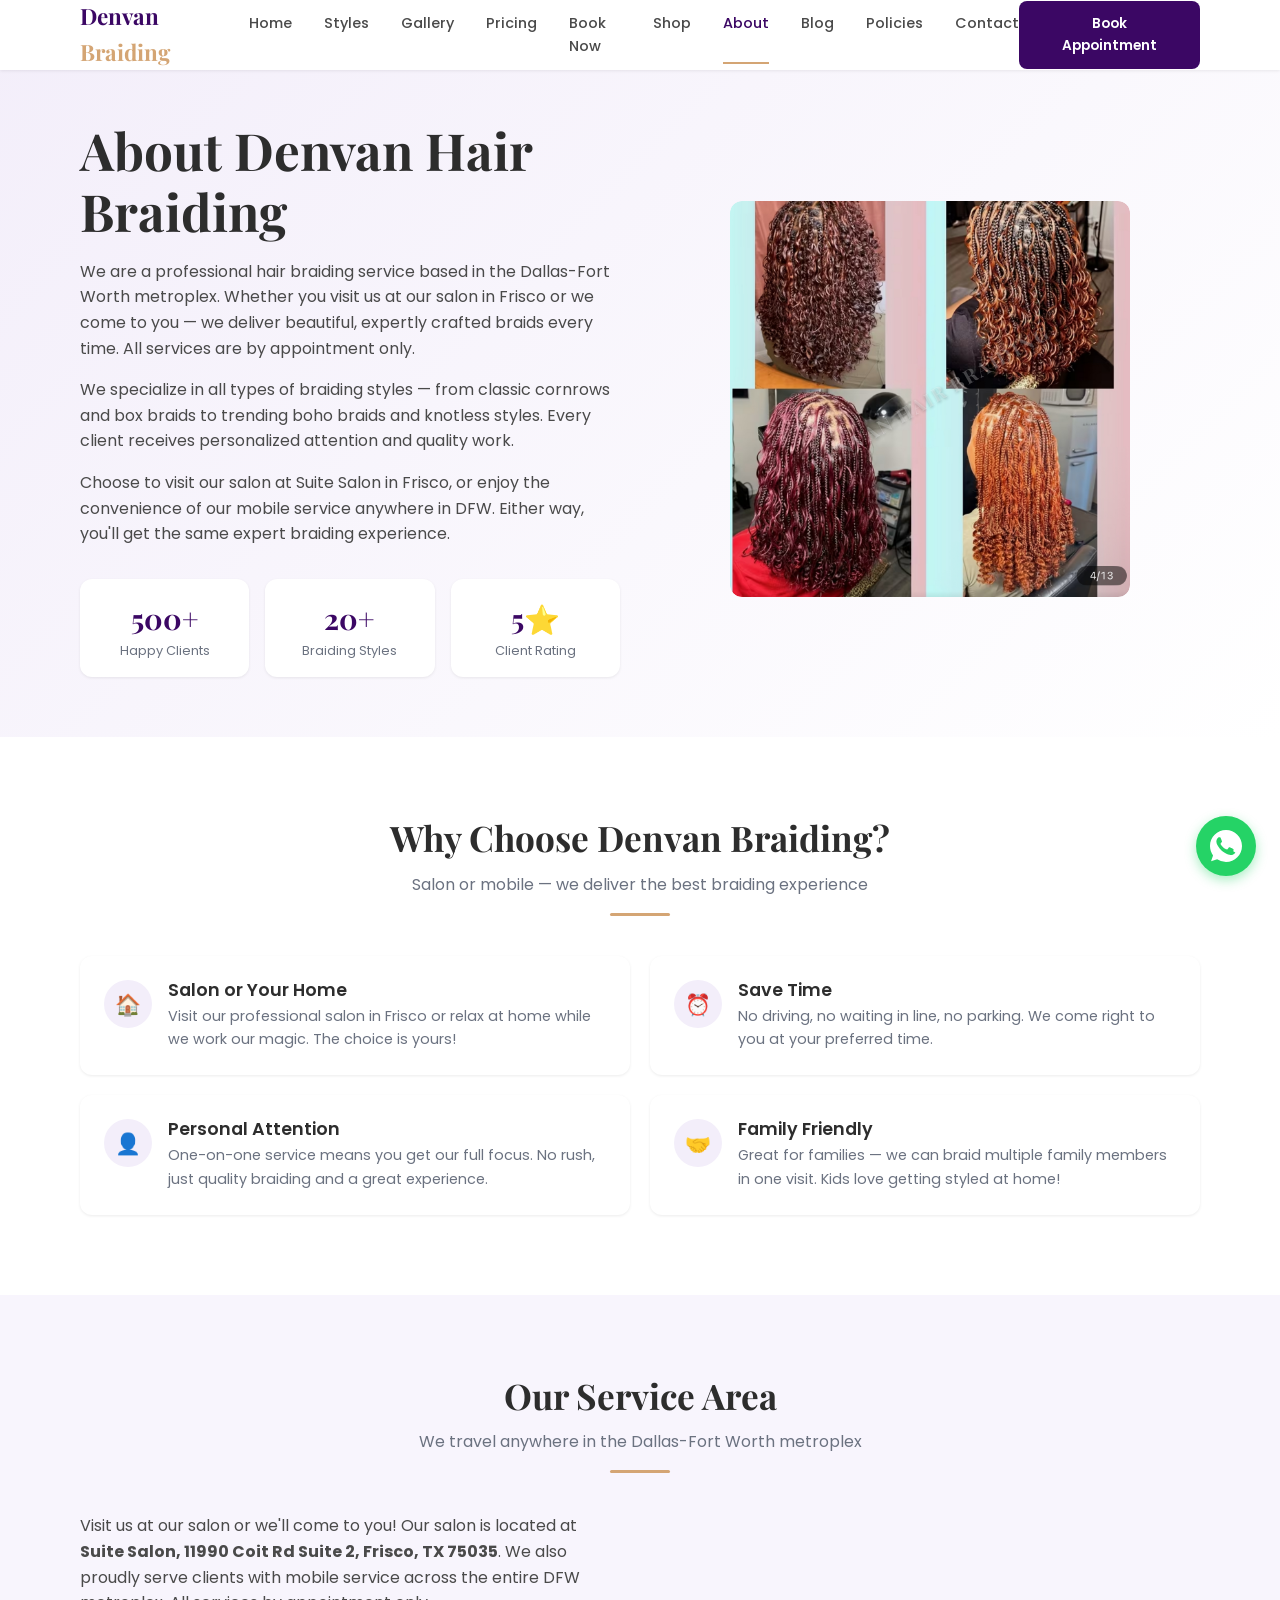
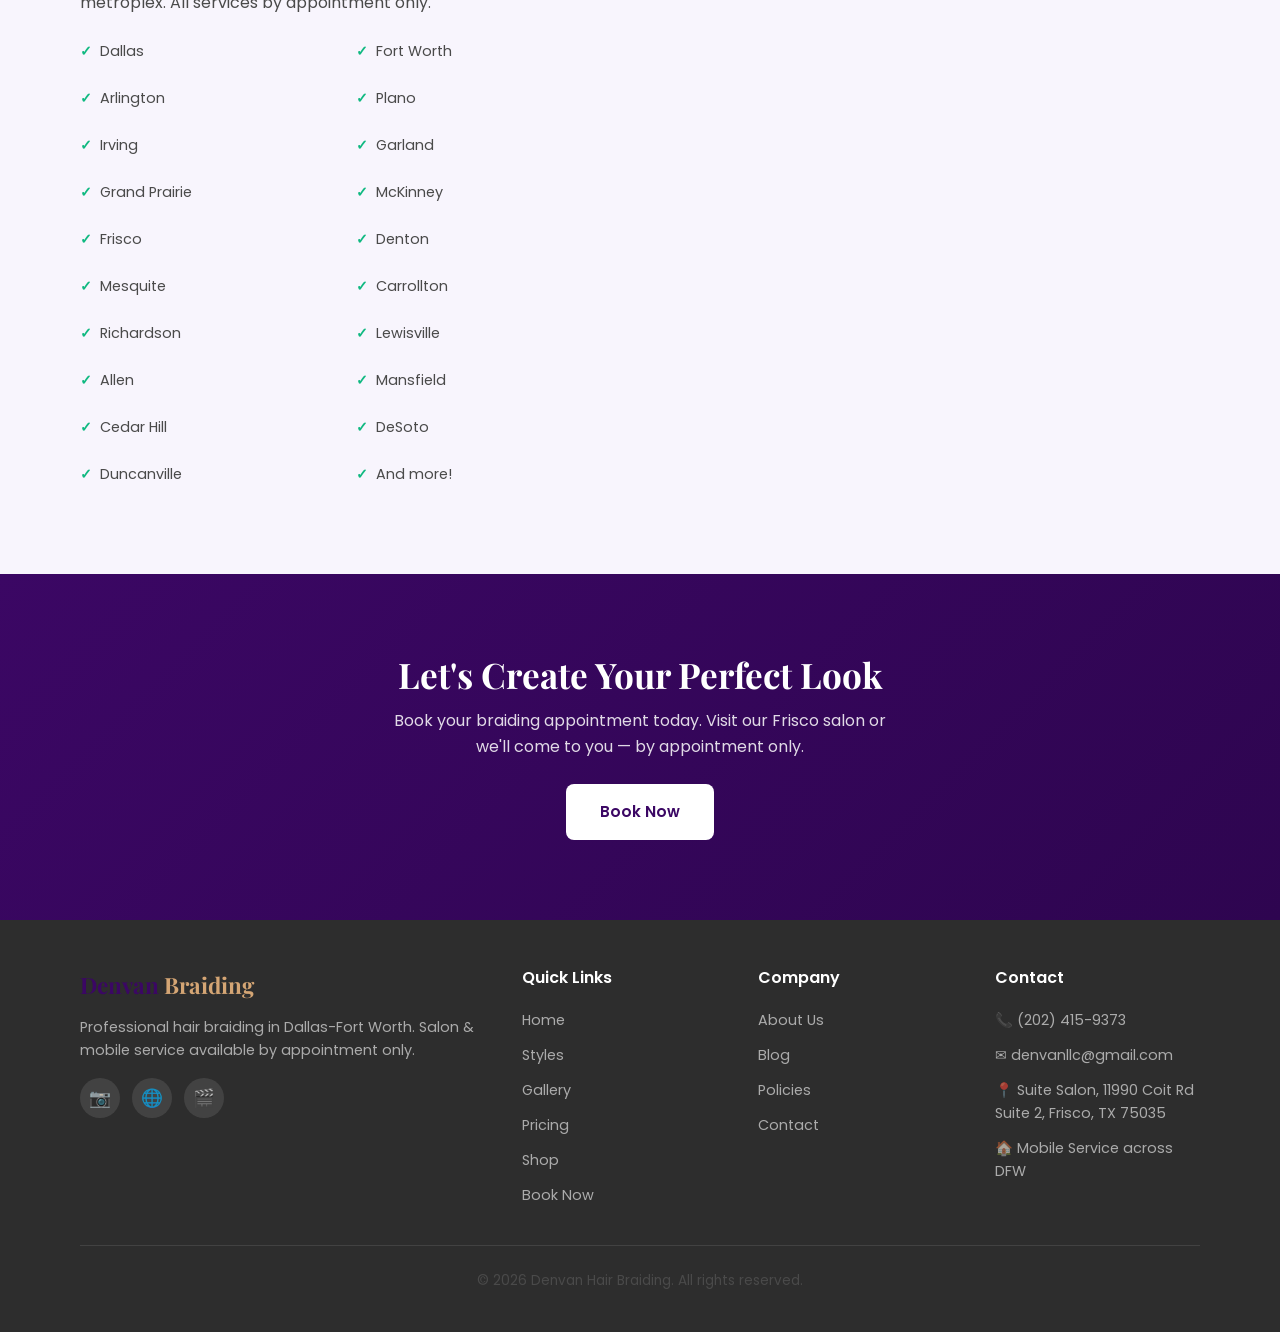
==== commit 0e6db105: "Fix website issues: broken links, pricing, footers, nav, CSS, dev comments - Fix broken CSS variable" ====
--- a/about.html
+++ b/about.html
@@ -62,7 +62,7 @@
           <p>Choose to visit our salon at Suite Salon in Frisco, or enjoy the convenience of our mobile service anywhere in DFW. Either way, you'll get the same expert braiding experience.</p>
           <div class="about-stats">
             <div class="stat-box fade-in">
-              <!-- EDIT: Update these stats with your real numbers -->
+
               <div class="number">500+</div>
               <div class="label">Happy Clients</div>
             </div>
@@ -160,22 +160,7 @@
           </ul>
         </div>
         <div>
-          <!-- REPLACE: Embed a real Google Map later -->
-          <div class="map-placeholder fade-in">
-            <div class="map-icon">&#x1F4CD;</div>
-            <p>Google Maps Placeholder</p>
-            <p><small>Replace with embedded Google Map</small></p>
-          </div>
-          <!--
-            TO ADD GOOGLE MAPS:
-            1. Go to Google Maps
-            2. Search "Dallas-Fort Worth"
-            3. Click "Share" > "Embed a map"
-            4. Copy the iframe code
-            5. Replace the div.map-placeholder above with the iframe
-            Example:
-            <iframe src="https://www.google.com/maps/embed?pb=..." width="100%" height="300" style="border:0; border-radius: 12px;" allowfullscreen="" loading="lazy"></iframe>
-          -->
+          <iframe src="https://www.google.com/maps/embed?pb=!1m18!1m12!1m3!1d3343.5!2d-96.7677!3d33.1007!2m3!1f0!2f0!3f0!3m2!1i1024!2i768!4f13.1!3m3!1m2!1s0x864c3c8d0b0b0b0b%3A0x0!2s11990+Coit+Rd+Suite+2%2C+Frisco%2C+TX+75035!5e0!3m2!1sen!2sus!4v1700000000000" width="100%" height="300" style="border:0; border-radius: 12px;" allowfullscreen="" loading="lazy" referrerpolicy="no-referrer-when-downgrade"></iframe>
         </div>
       </div>
     </div>
@@ -210,6 +195,7 @@
             <a href="styles.html">Styles</a>
             <a href="gallery.html">Gallery</a>
             <a href="pricing.html">Pricing</a>
+            <a href="shop.html">Shop</a>
             <a href="book.html">Book Now</a>
           </div>
         </div>
@@ -217,8 +203,9 @@
           <h4>Company</h4>
           <div class="footer-links">
             <a href="about.html">About Us</a>
+            <a href="blog.html">Blog</a>
+            <a href="policy.html">Policies</a>
             <a href="contact.html">Contact</a>
-            <a href="book.html">Appointments</a>
           </div>
         </div>
         <div>
